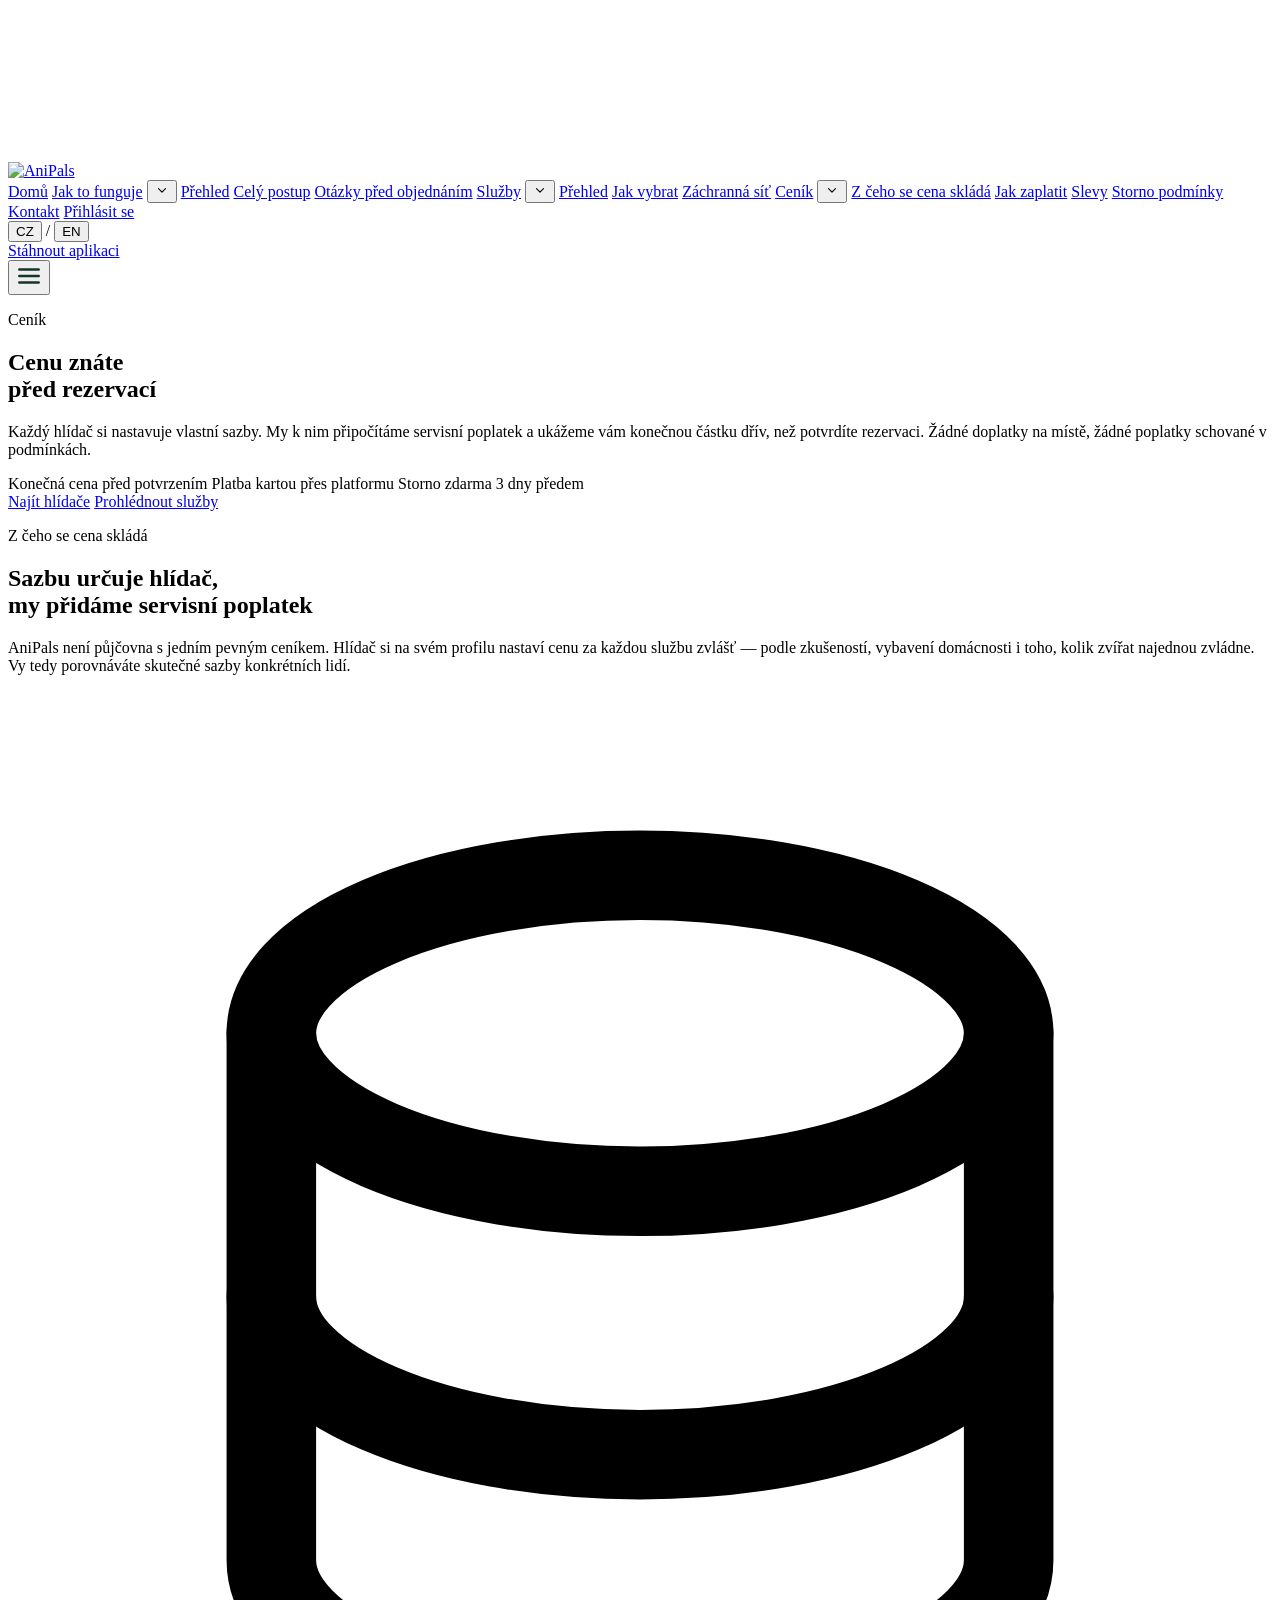
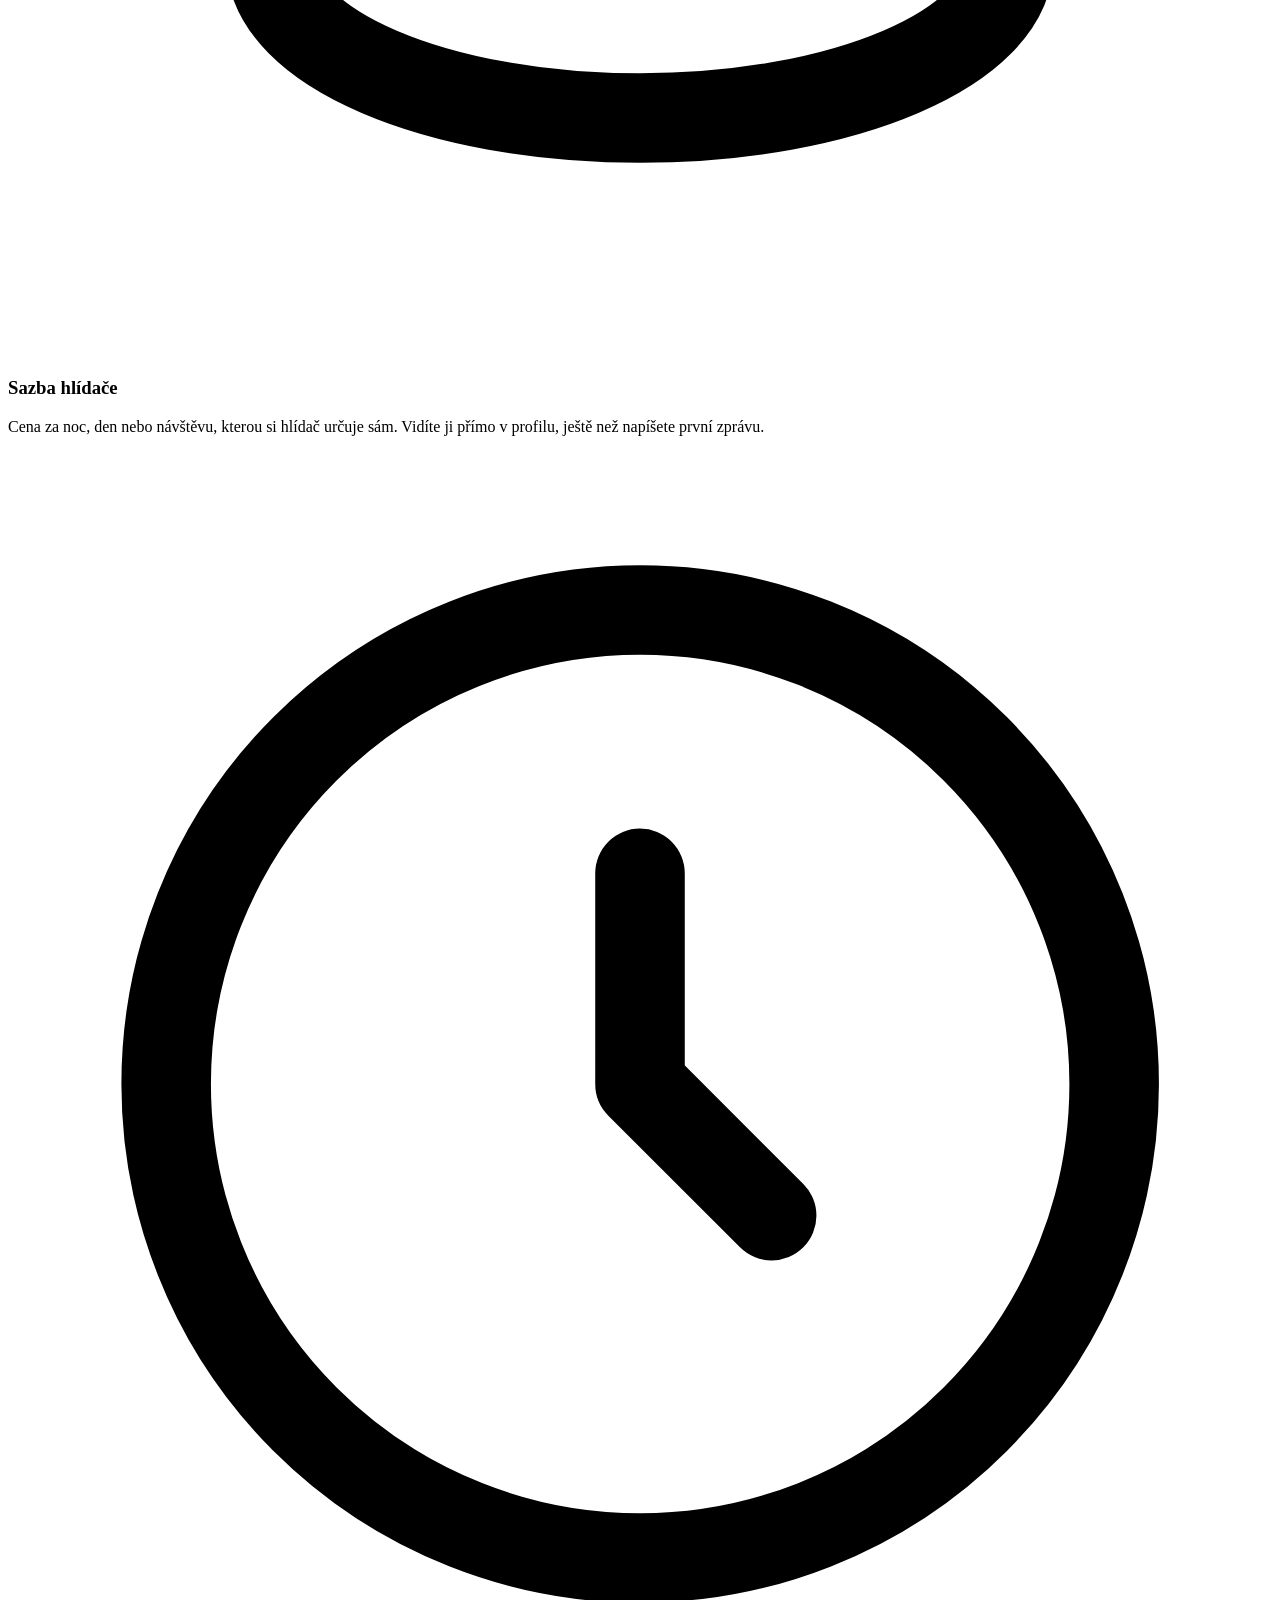
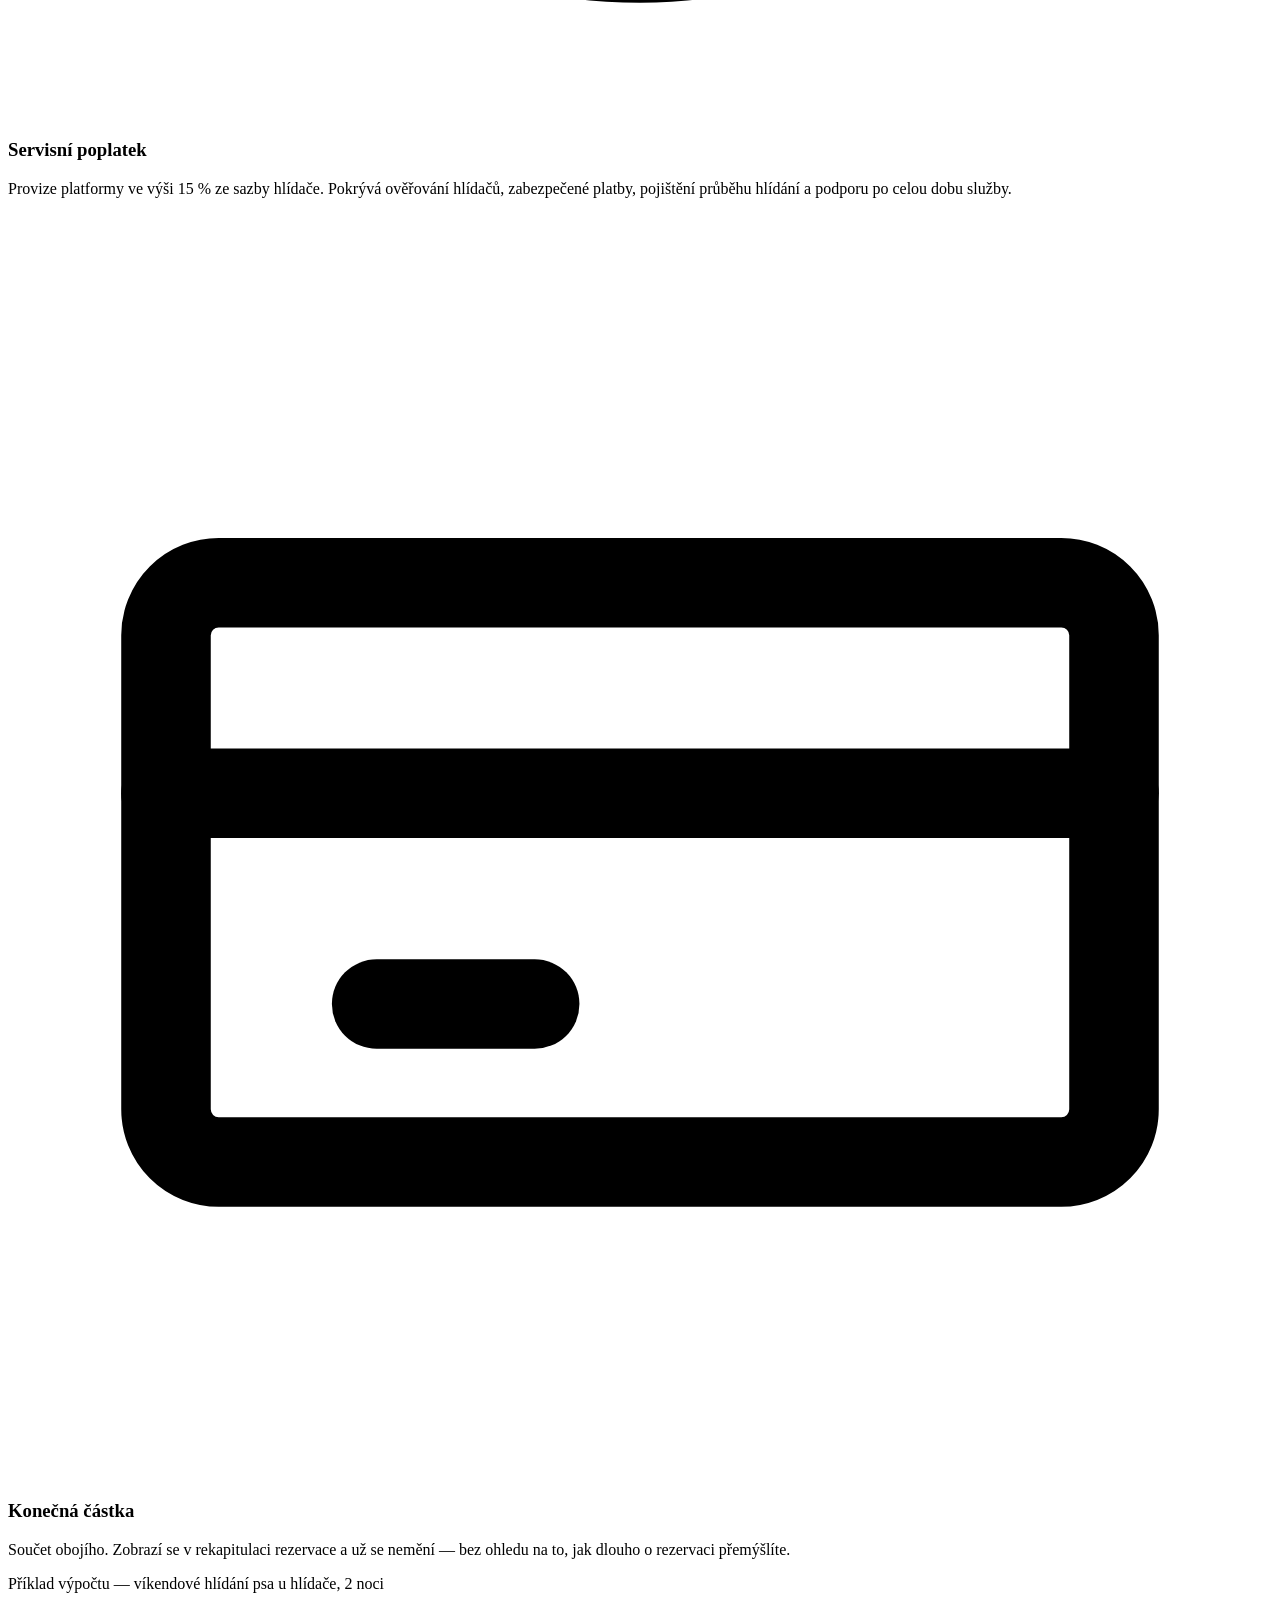
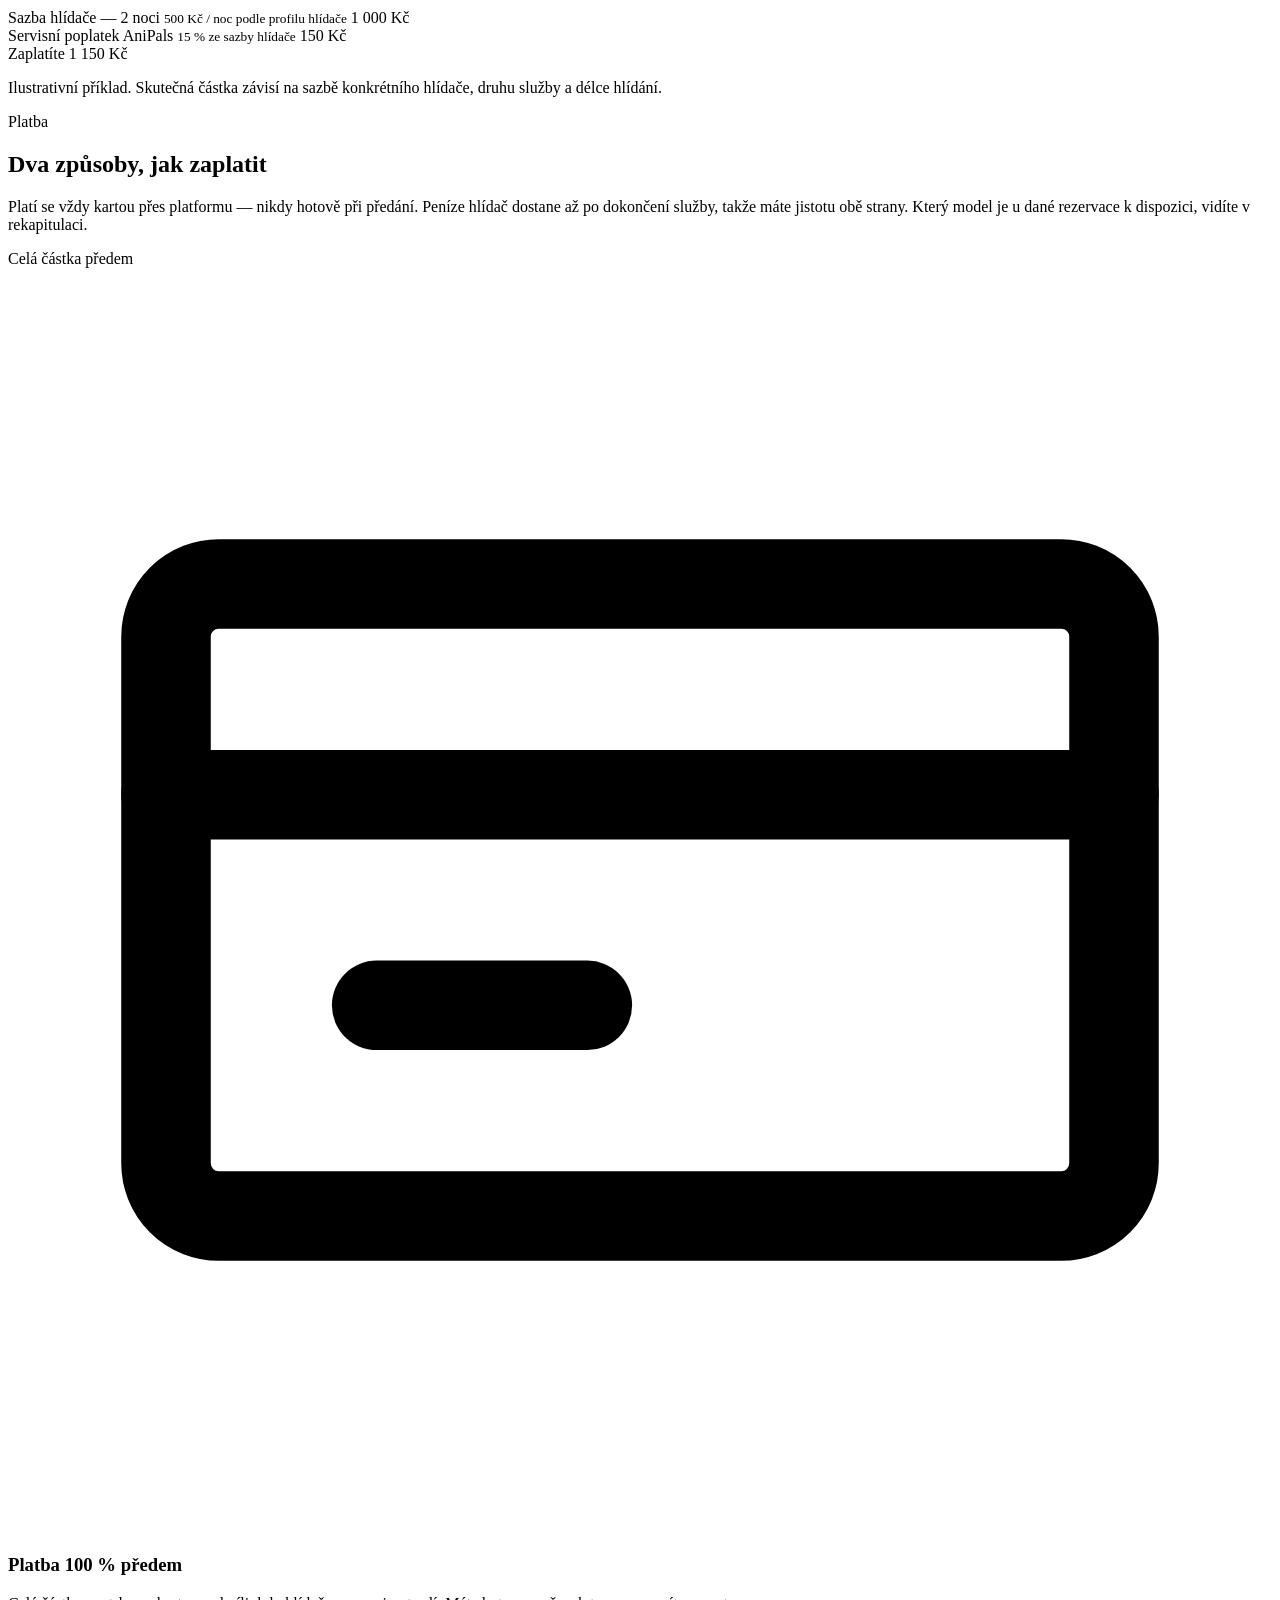
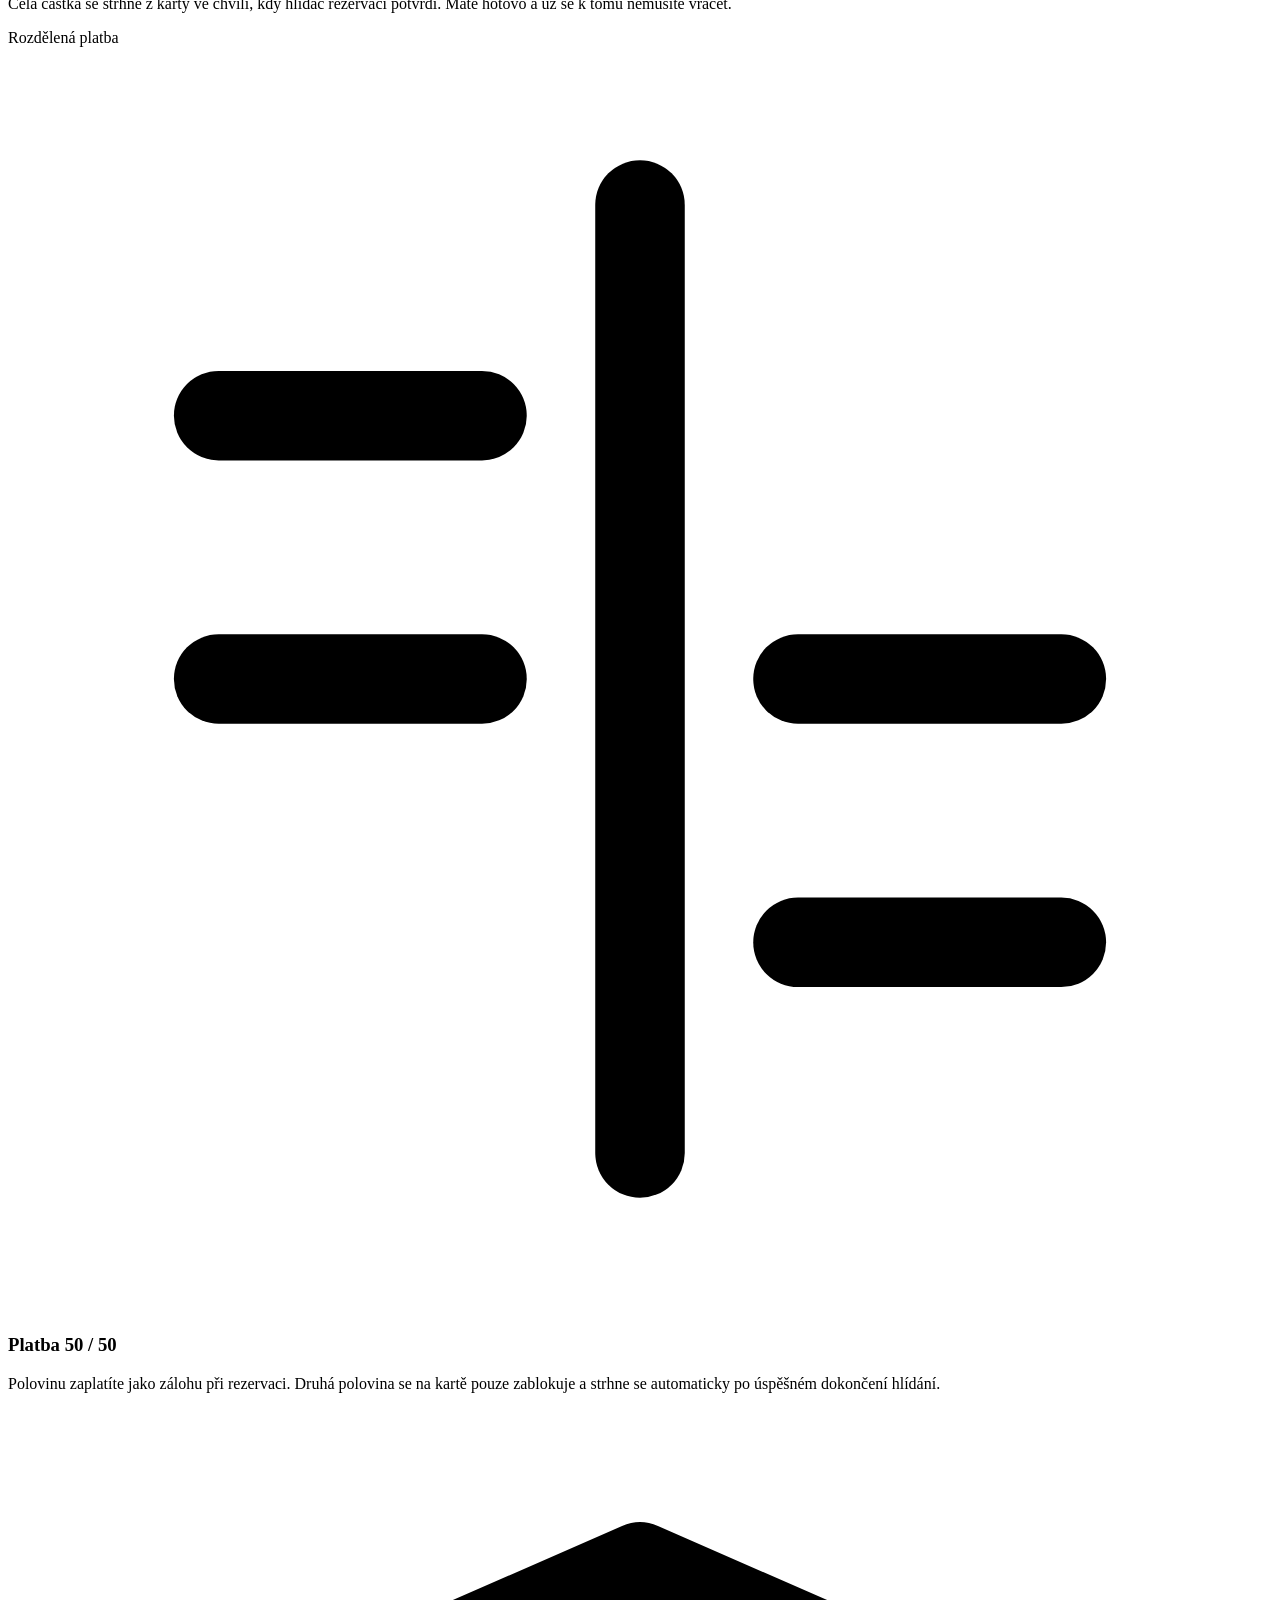
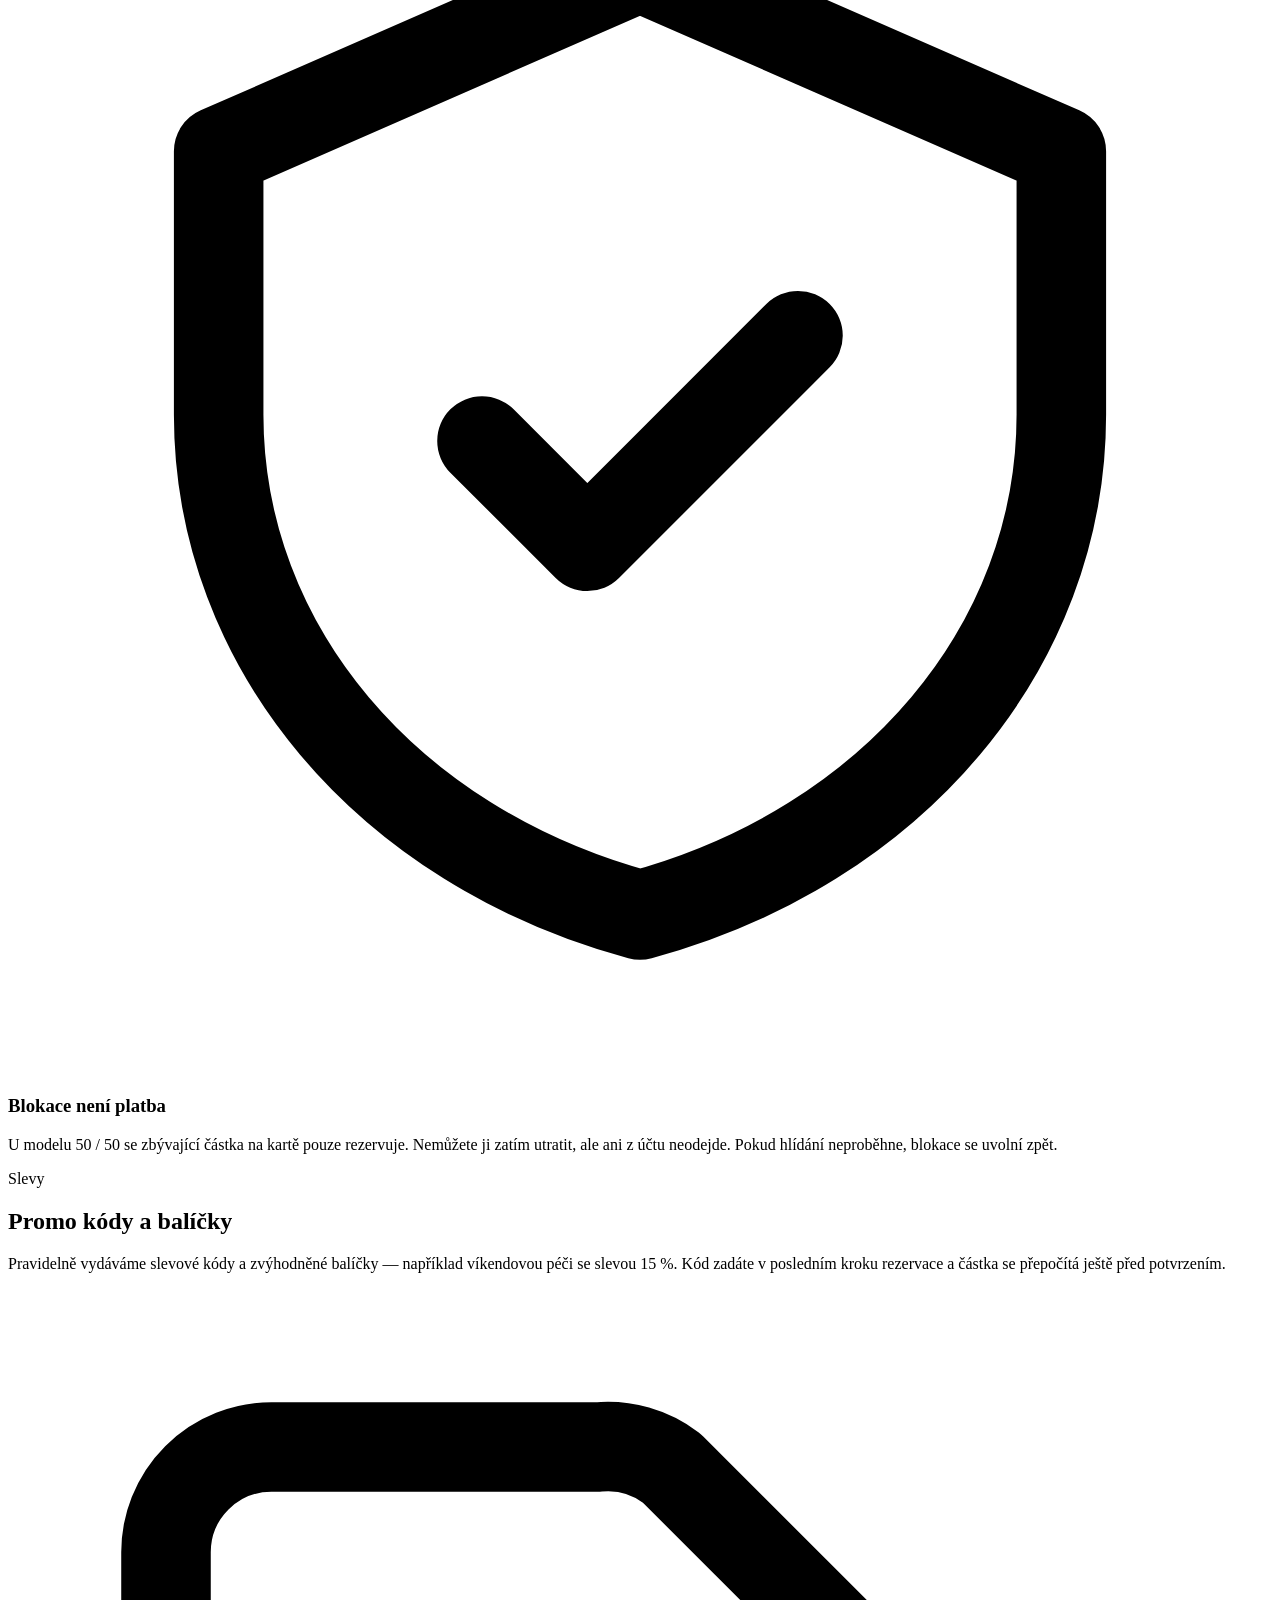
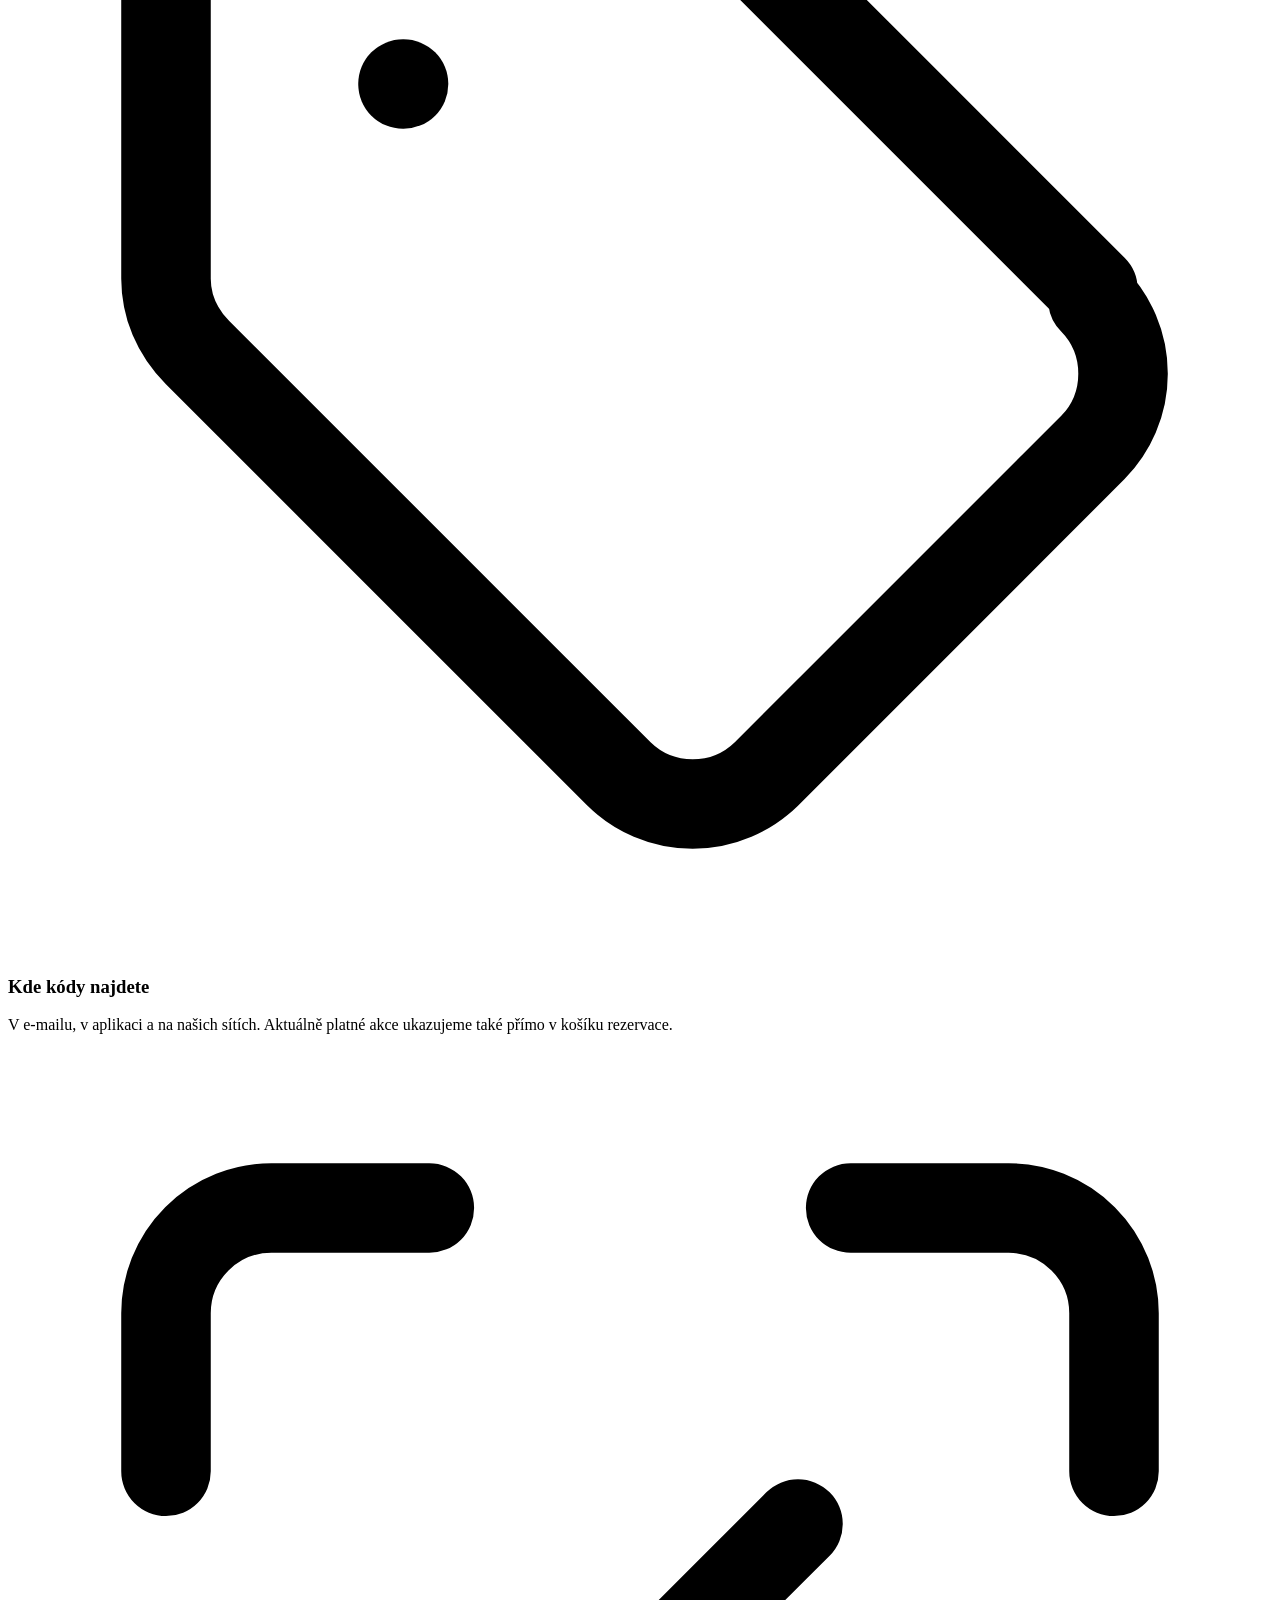
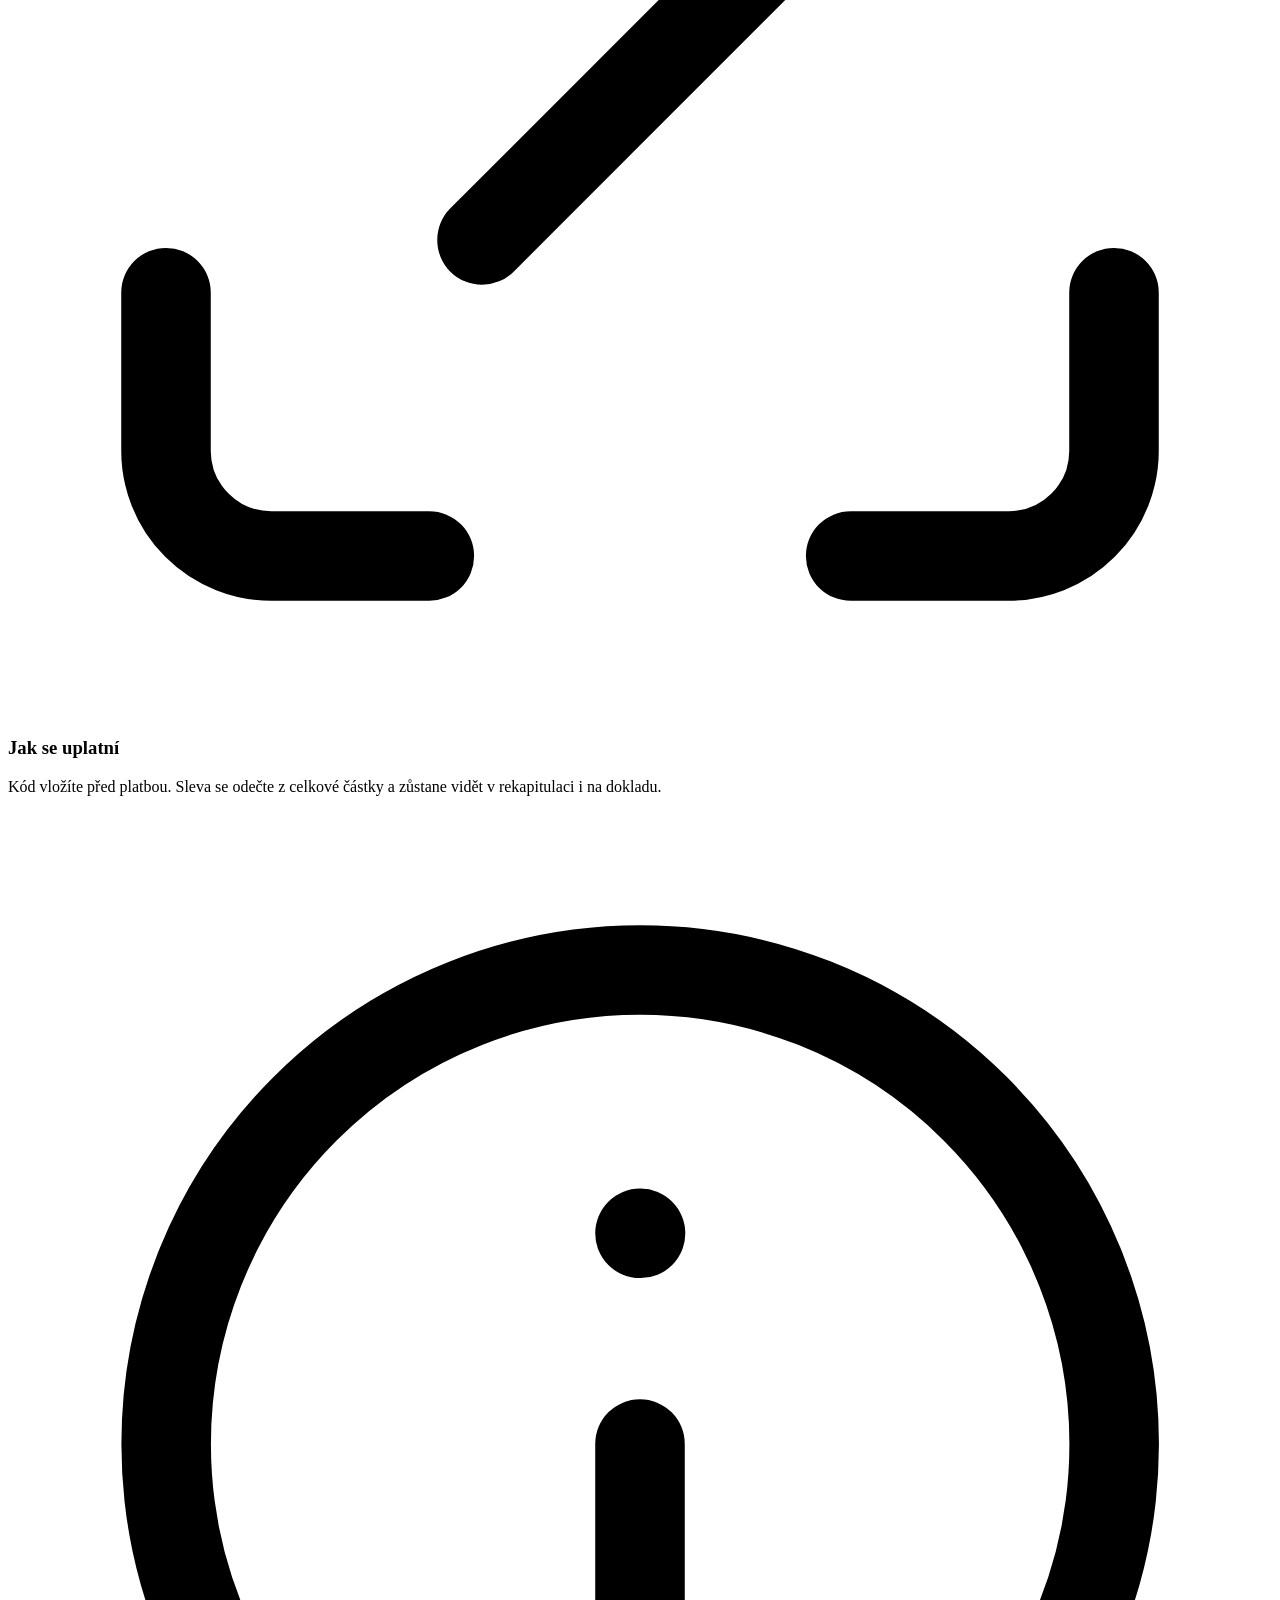
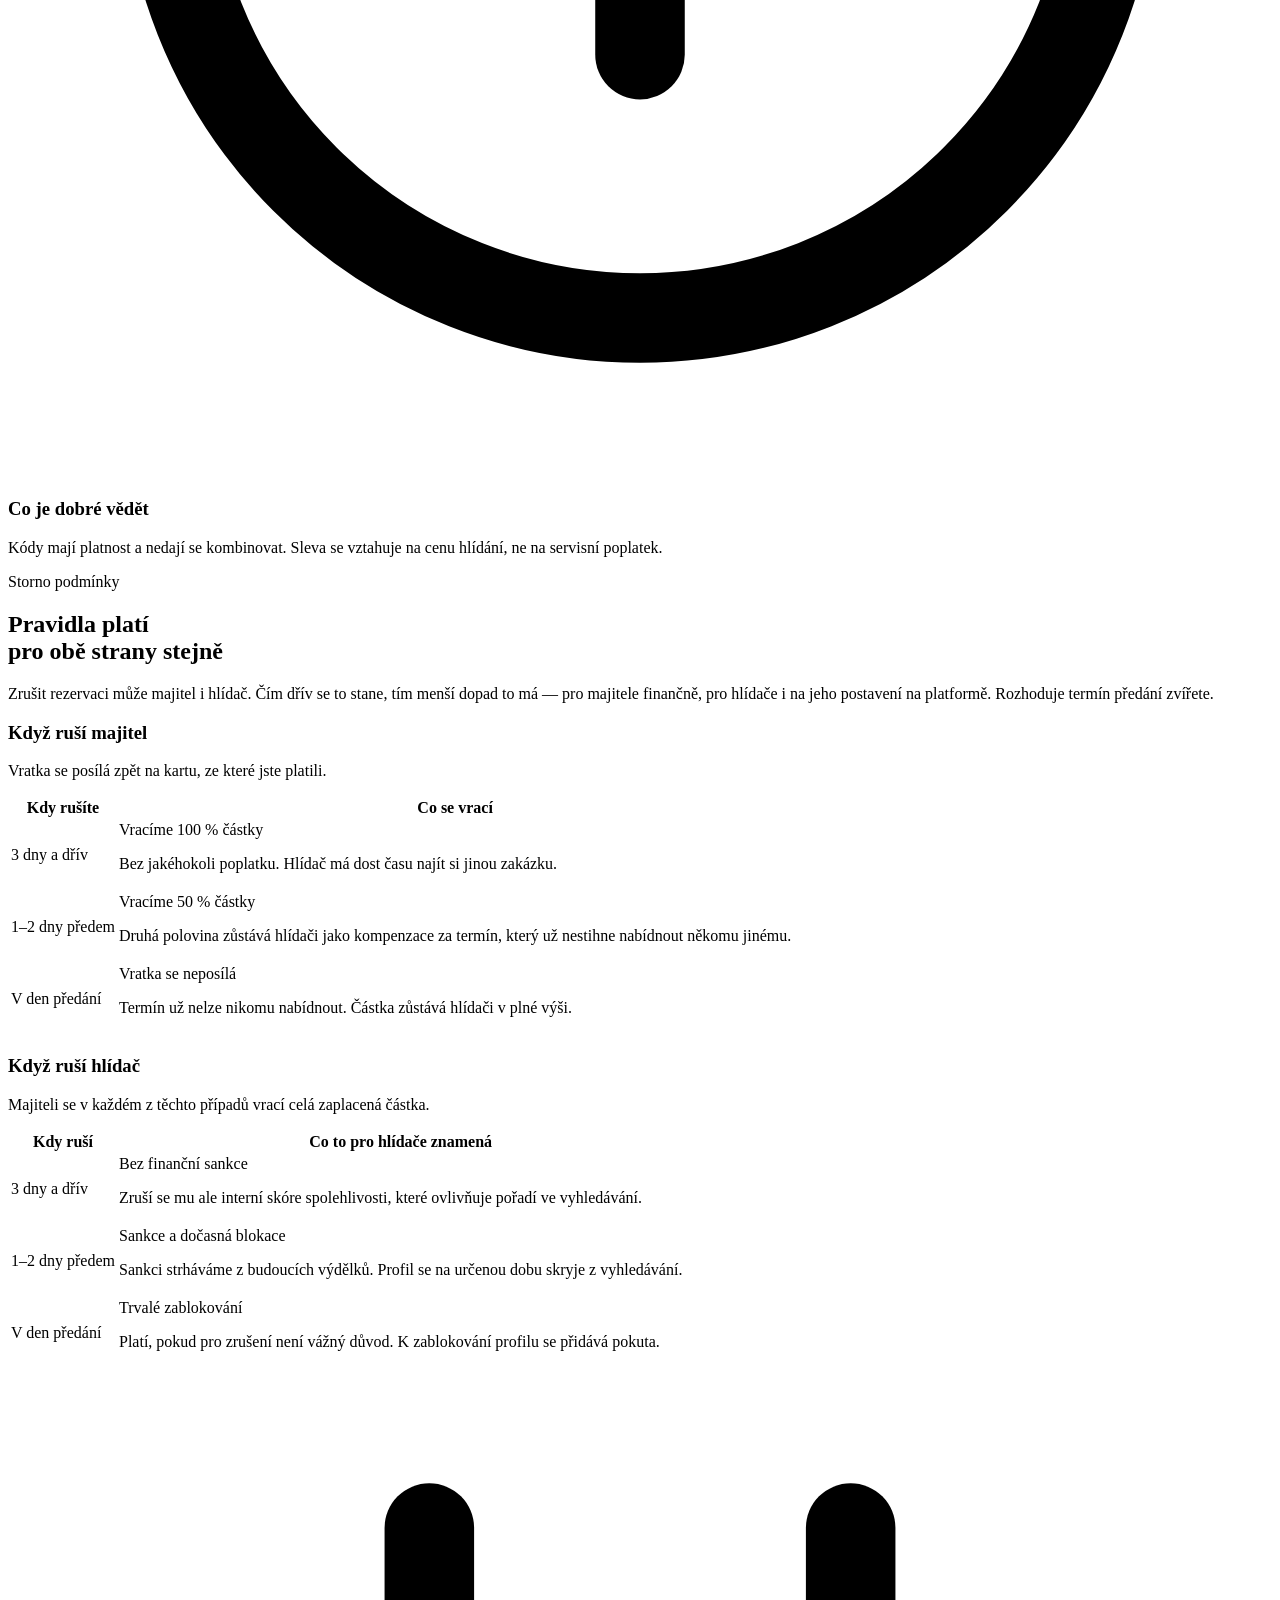
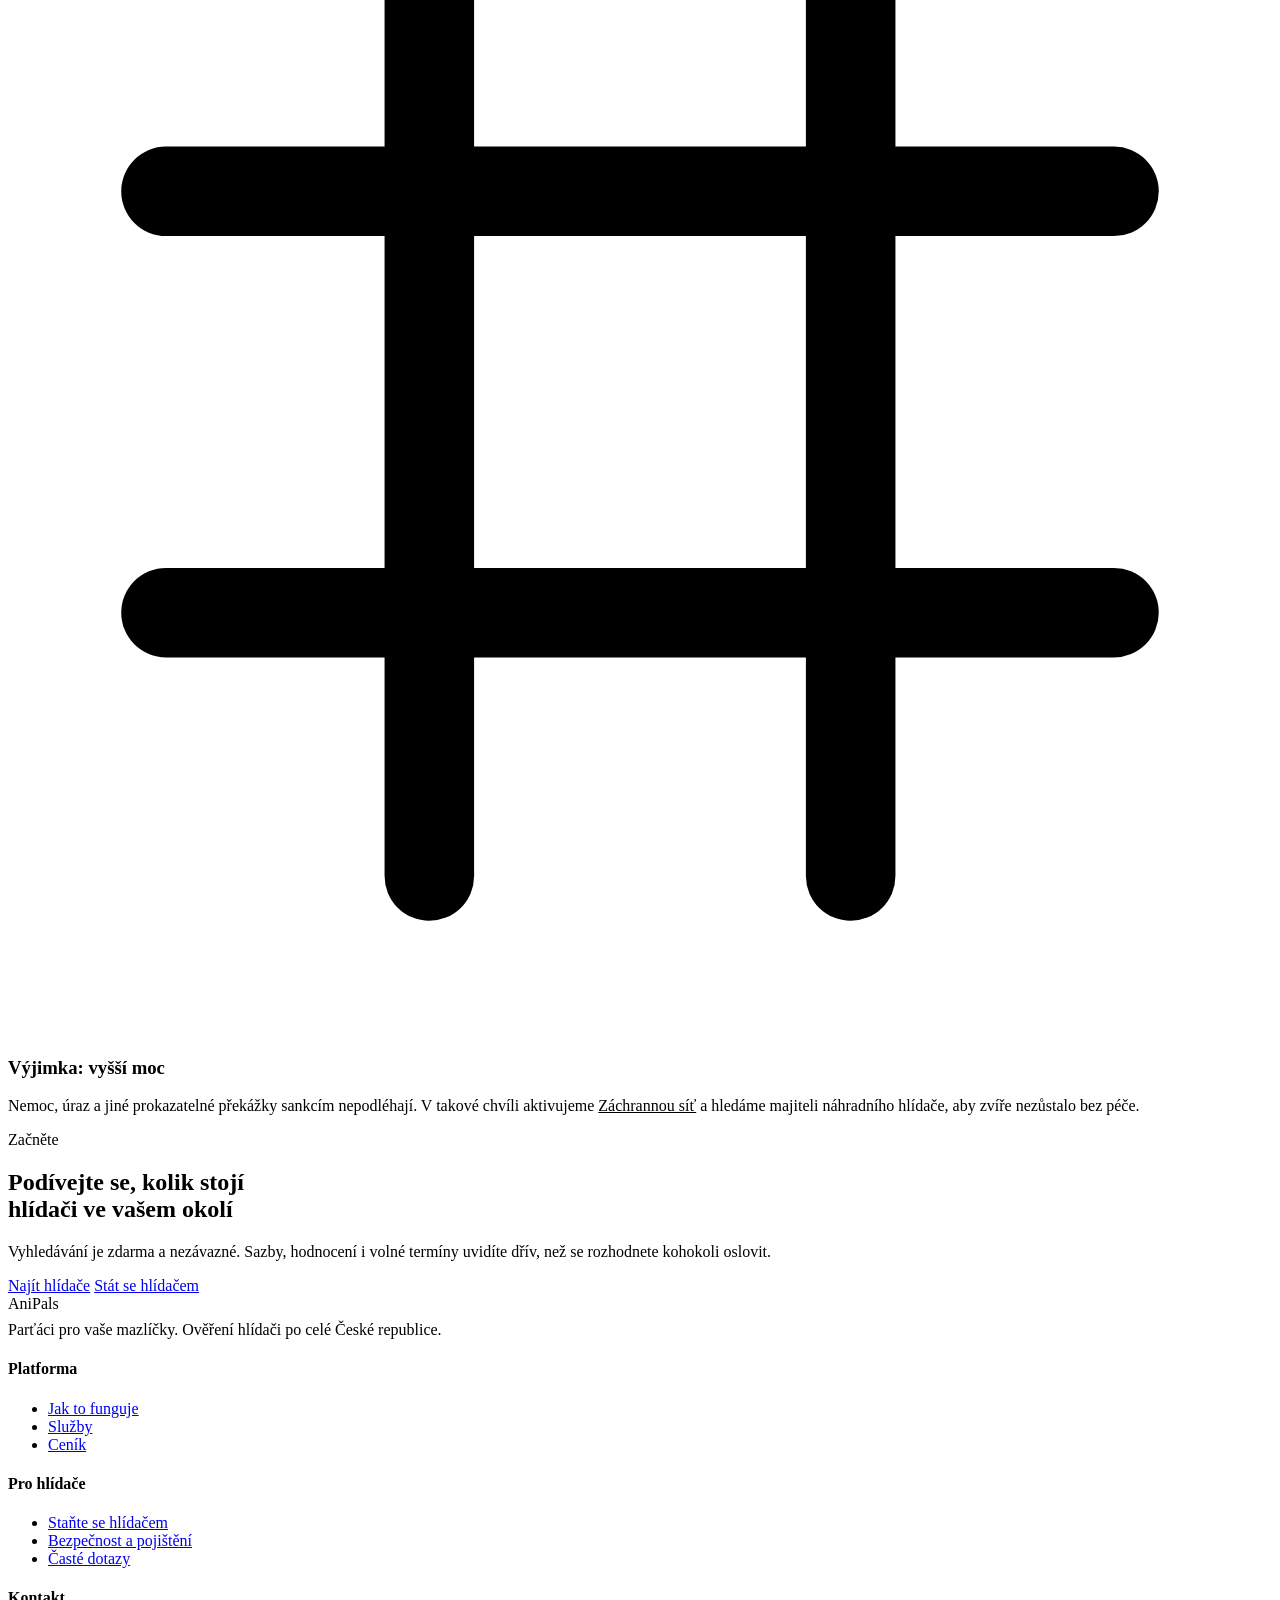
==== cenik.html @ 9915a4a6 "Add files via upload" ====
<!DOCTYPE html>
<html lang="cs">
<head>
<meta charset="UTF-8">
<meta name="viewport" content="width=device-width, initial-scale=1.0">
<title>Ceník — AniPals</title>
<meta name="description" content="Jak u AniPals vzniká cena hlídání, jaké jsou způsoby platby, slevy a storno podmínky pro majitele i hlídače.">
<link rel="preconnect" href="https://fonts.googleapis.com">
<link rel="preconnect" href="https://fonts.gstatic.com" crossorigin>
<link href="https://fonts.googleapis.com/css2?family=Source+Serif+4:opsz,wght@8..60,400..700&family=IBM+Plex+Mono:wght@400;500&family=IBM+Plex+Sans:wght@400;500;600&display=swap" rel="stylesheet">
<link rel="stylesheet" href="css/style.css">
</head>
<body>

<svg id="leash" aria-hidden="true"></svg>

<div class="page">

<header class="hdr">
  <div class="hdr-in">
    <a class="brand" href="index.html" aria-label="AniPals — domů">
      <img src="assets/logo.png" alt="AniPals">
    </a>

    <nav class="menu" id="menu">
      <a href="index.html">Domů</a>

      <span class="has-sub">
        <a href="jak-to-funguje.html">Jak to funguje</a>
        <button class="sub-toggle" aria-expanded="false" aria-controls="submenu-jak" aria-label="Zobrazit sekce stránky Jak to funguje">
          <svg width="14" height="14" viewBox="0 0 24 24" fill="none" stroke="currentColor" stroke-width="1.9" stroke-linecap="round" stroke-linejoin="round" aria-hidden="true"><path d="M6 9.5l6 6 6-6"/></svg>
        </button>
        <span class="submenu" id="submenu-jak">
          <a href="jak-to-funguje.html#prehled">Přehled</a>
          <a href="jak-to-funguje.html#postup">Celý postup</a>
          <a href="jak-to-funguje.html#otazky">Otázky před objednáním</a>
        </span>
      </span>

      <span class="has-sub">
        <a href="sluzby.html">Služby</a>
        <button class="sub-toggle" aria-expanded="false" aria-controls="submenu-sluzby" aria-label="Zobrazit sekce stránky Služby">
          <svg width="14" height="14" viewBox="0 0 24 24" fill="none" stroke="currentColor" stroke-width="1.9" stroke-linecap="round" stroke-linejoin="round" aria-hidden="true"><path d="M6 9.5l6 6 6-6"/></svg>
        </button>
        <span class="submenu" id="submenu-sluzby">
          <a href="sluzby.html#sluzby">Přehled</a>
          <a href="sluzby.html#jak-vybrat">Jak vybrat</a>
          <a href="sluzby.html#zachranna-sit">Záchranná síť</a>
        </span>
      </span>

      <span class="has-sub">
        <a href="cenik.html" aria-current="page">Ceník</a>
        <button class="sub-toggle" aria-expanded="false" aria-controls="submenu-cenik" aria-label="Zobrazit sekce stránky Ceník">
          <svg width="14" height="14" viewBox="0 0 24 24" fill="none" stroke="currentColor" stroke-width="1.9" stroke-linecap="round" stroke-linejoin="round" aria-hidden="true"><path d="M6 9.5l6 6 6-6"/></svg>
        </button>
        <span class="submenu" id="submenu-cenik">
          <a href="cenik.html#z-ceho-se-cena-sklada">Z čeho se cena skládá</a>
          <a href="cenik.html#jak-zaplatit">Jak zaplatit</a>
          <a href="cenik.html#slevy">Slevy</a>
          <a href="cenik.html#storno">Storno podmínky</a>
        </span>
      </span>

      <a href="#kontakt">Kontakt</a>
      <a href="prihlaseni.html" class="menu-login">Přihlásit se</a>
    </nav>

    <div class="hdr-right">
      <div class="lang" role="group" aria-label="Volba jazyka">
        <button type="button" aria-current="true">CZ</button>
        <span class="bar" aria-hidden="true">/</span>
        <button type="button">EN</button>
      </div>
      <a href="index.html#stahnout" class="btn is-solid is-mini">Stáhnout aplikaci</a>
    </div>

    <button class="burger" id="burger" aria-label="Otevřít menu" aria-expanded="false" aria-controls="menu">
      <svg width="26" height="26" viewBox="0 0 24 24" fill="none" stroke="#14372A" stroke-width="2.2" stroke-linecap="round"><path d="M3 6h18M3 12h18M3 18h18"/></svg>
    </button>
  </div>
</header>

<main id="top">

  <section class="hero" data-stop>
    <div class="wrap hero-lead">
      <p class="eyebrow">Ceník</p>
      <h1>Cenu znáte<br>před rezervací</h1>
      <p class="lede">
        Každý hlídač si nastavuje vlastní sazby. My k nim připočítáme servisní poplatek
        a ukážeme vám konečnou částku dřív, než potvrdíte rezervaci. Žádné doplatky na místě,
        žádné poplatky schované v podmínkách.
      </p>
      <div class="hero-meta">
        <span>Konečná cena před potvrzením</span>
        <span>Platba kartou přes platformu</span>
        <span>Storno zdarma 3 dny předem</span>
      </div>
      <div class="cta-row">
        <a class="btn is-solid" href="sluzby.html">Najít hlídače</a>
        <a class="btn is-line" href="sluzby.html">Prohlédnout služby</a>
      </div>
    </div>
  </section>

  <section class="sec on-sage" id="z-ceho-se-cena-sklada" data-stop>
    <div class="wrap">
      <div class="sec-head">
        <p class="eyebrow">Z čeho se cena skládá</p>
        <h2>Sazbu určuje hlídač,<br>my přidáme servisní poplatek</h2>
        <p class="sub">
          AniPals není půjčovna s jedním pevným ceníkem. Hlídač si na svém profilu nastaví
          cenu za každou službu zvlášť — podle zkušeností, vybavení domácnosti i toho, kolik
          zvířat najednou zvládne. Vy tedy porovnáváte skutečné sazby konkrétních lidí.
        </p>
      </div>

      <div class="grid grid--3">
        <article class="card">
          <svg class="ico" viewBox="0 0 24 24" fill="none" stroke="currentColor" stroke-width="1.7" stroke-linecap="round" stroke-linejoin="round" aria-hidden="true">
            <ellipse cx="12" cy="6.5" rx="7" ry="3"></ellipse>
            <path d="M5 6.5v5c0 1.66 3.13 3 7 3s7-1.34 7-3v-5"></path>
            <path d="M5 11.5v5c0 1.66 3.13 3 7 3s7-1.34 7-3v-5"></path>
          </svg>
          <h3>Sazba hlídače</h3>
          <p>Cena za noc, den nebo návštěvu, kterou si hlídač určuje sám. Vidíte ji přímo v profilu, ještě než napíšete první zprávu.</p>
        </article>

        <article class="card">
          <svg class="ico" viewBox="0 0 24 24" fill="none" stroke="currentColor" stroke-width="1.7" stroke-linecap="round" stroke-linejoin="round" aria-hidden="true">
            <path d="M12 21a9 9 0 1 0 0-18 9 9 0 0 0 0 18Z"></path><path d="M12 8v4l2.5 2.5"></path>
          </svg>
          <h3>Servisní poplatek</h3>
          <p>Provize platformy ve výši 15 % ze sazby hlídače. Pokrývá ověřování hlídačů, zabezpečené platby, pojištění průběhu hlídání a podporu po celou dobu služby.</p>
        </article>

        <article class="card">
          <svg class="ico" viewBox="0 0 24 24" fill="none" stroke="currentColor" stroke-width="1.7" stroke-linecap="round" stroke-linejoin="round" aria-hidden="true">
            <path d="M20 7H4a1 1 0 0 0-1 1v9a1 1 0 0 0 1 1h16a1 1 0 0 0 1-1V8a1 1 0 0 0-1-1Z"></path><path d="M3 11h18"></path><path d="M7 15h3"></path>
          </svg>
          <h3>Konečná částka</h3>
          <p>Součet obojího. Zobrazí se v rekapitulaci rezervace a už se nemění — bez ohledu na to, jak dlouho o rezervaci přemýšlíte.</p>
        </article>
      </div>

      <div class="calc">
        <p class="calc__caption">Příklad výpočtu — víkendové hlídání psa u hlídače, 2 noci</p>
        <div class="calc__row">
          <span>Sazba hlídače — 2 noci
            <small>500 Kč / noc podle profilu hlídače</small>
          </span>
          <span class="num">1 000 Kč</span>
        </div>
        <div class="calc__row">
          <span>Servisní poplatek AniPals
            <small>15 % ze sazby hlídače</small>
          </span>
          <span class="num">150 Kč</span>
        </div>
        <div class="calc__row is-total">
          <span>Zaplatíte</span>
          <span class="num">1 150 Kč</span>
        </div>
        <p class="calc__note">
          Ilustrativní příklad. Skutečná částka závisí na sazbě konkrétního hlídače,
          druhu služby a délce hlídání.
        </p>
      </div>
    </div>
  </section>

  <section class="sec" id="jak-zaplatit" data-stop>
    <div class="wrap">
      <div class="sec-head">
        <p class="eyebrow">Platba</p>
        <h2>Dva způsoby, jak zaplatit</h2>
        <p class="sub">
          Platí se vždy kartou přes platformu — nikdy hotově při předání. Peníze hlídač
          dostane až po dokončení služby, takže máte jistotu obě strany.
          Který model je u dané rezervace k dispozici, vidíte v rekapitulaci.
        </p>
      </div>

      <div class="grid grid--2">
        <article class="card">
          <span class="card__tag">Celá částka předem</span>
          <svg class="ico" viewBox="0 0 24 24" fill="none" stroke="currentColor" stroke-width="1.7" stroke-linecap="round" stroke-linejoin="round" aria-hidden="true">
            <path d="M20 6H4a1 1 0 0 0-1 1v10a1 1 0 0 0 1 1h16a1 1 0 0 0 1-1V7a1 1 0 0 0-1-1Z"></path><path d="M3 10h18"></path><path d="M7 14h4"></path>
          </svg>
          <h3>Platba 100 % předem</h3>
          <p>
            Celá částka se strhne z karty ve chvíli, kdy hlídač rezervaci potvrdí.
            Máte hotovo a už se k tomu nemusíte vracet.
          </p>
        </article>

        <article class="card">
          <span class="card__tag">Rozdělená platba</span>
          <svg class="ico" viewBox="0 0 24 24" fill="none" stroke="currentColor" stroke-width="1.7" stroke-linecap="round" stroke-linejoin="round" aria-hidden="true">
            <path d="M12 3v18"></path><path d="M4 7h5"></path><path d="M4 12h5"></path><path d="M15 12h5"></path><path d="M15 17h5"></path>
          </svg>
          <h3>Platba 50 / 50</h3>
          <p>
            Polovinu zaplatíte jako zálohu při rezervaci. Druhá polovina se na kartě
            pouze zablokuje a strhne se automaticky po úspěšném dokončení hlídání.
          </p>
        </article>
      </div>

      <div class="callout">
        <svg class="ico" viewBox="0 0 24 24" fill="none" stroke="currentColor" stroke-width="1.7" stroke-linecap="round" stroke-linejoin="round" aria-hidden="true">
          <path d="M12 3 4 6.5v5c0 4.4 3.2 8.2 8 9.5 4.8-1.3 8-5.1 8-9.5v-5L12 3Z"></path><path d="m9 12 2 2 4-4"></path>
        </svg>
        <div>
          <h3>Blokace není platba</h3>
          <p>
            U modelu 50 / 50 se zbývající částka na kartě pouze rezervuje. Nemůžete ji
            zatím utratit, ale ani z účtu neodejde. Pokud hlídání neproběhne, blokace
            se uvolní zpět.
          </p>
        </div>
      </div>
    </div>
  </section>

  <section class="sec on-forest" id="slevy" data-stop>
    <div class="wrap">
      <div class="sec-head">
        <p class="eyebrow">Slevy</p>
        <h2>Promo kódy a balíčky</h2>
        <p class="sub">
          Pravidelně vydáváme slevové kódy a zvýhodněné balíčky — například víkendovou péči
          se slevou 15 %. Kód zadáte v posledním kroku rezervace a částka se přepočítá ještě
          před potvrzením.
        </p>
      </div>

      <div class="grid grid--3">
        <article class="card">
          <svg class="ico" viewBox="0 0 24 24" fill="none" stroke="currentColor" stroke-width="1.7" stroke-linecap="round" stroke-linejoin="round" aria-hidden="true">
            <path d="M20.6 11.4 12.6 3.4A2 2 0 0 0 11.2 3H5a2 2 0 0 0-2 2v6.2c0 .5.2 1 .6 1.4l8 8a2 2 0 0 0 2.8 0l6.2-6.2a2 2 0 0 0 0-2.8Z"></path><path d="M7.5 7.5h.01"></path>
          </svg>
          <h3>Kde kódy najdete</h3>
          <p>V e-mailu, v aplikaci a na našich sítích. Aktuálně platné akce ukazujeme také přímo v košíku rezervace.</p>
        </article>

        <article class="card">
          <svg class="ico" viewBox="0 0 24 24" fill="none" stroke="currentColor" stroke-width="1.7" stroke-linecap="round" stroke-linejoin="round" aria-hidden="true">
            <path d="M8 3H5a2 2 0 0 0-2 2v3"></path><path d="M16 3h3a2 2 0 0 1 2 2v3"></path><path d="M8 21H5a2 2 0 0 1-2-2v-3"></path><path d="M16 21h3a2 2 0 0 0 2-2v-3"></path><path d="M9 15 15 9"></path>
          </svg>
          <h3>Jak se uplatní</h3>
          <p>Kód vložíte před platbou. Sleva se odečte z celkové částky a zůstane vidět v rekapitulaci i na dokladu.</p>
        </article>

        <article class="card">
          <svg class="ico" viewBox="0 0 24 24" fill="none" stroke="currentColor" stroke-width="1.7" stroke-linecap="round" stroke-linejoin="round" aria-hidden="true">
            <path d="M12 21a9 9 0 1 0 0-18 9 9 0 0 0 0 18Z"></path><path d="M12 16v-4"></path><path d="M12 8h.01"></path>
          </svg>
          <h3>Co je dobré vědět</h3>
          <p>Kódy mají platnost a nedají se kombinovat. Sleva se vztahuje na cenu hlídání, ne na servisní poplatek.</p>
        </article>
      </div>
    </div>
  </section>

  <section class="sec" id="storno" data-stop>
    <div class="wrap">
      <div class="sec-head">
        <p class="eyebrow">Storno podmínky</p>
        <h2>Pravidla platí<br>pro obě strany stejně</h2>
        <p class="sub">
          Zrušit rezervaci může majitel i hlídač. Čím dřív se to stane, tím menší dopad to má —
          pro majitele finančně, pro hlídače i na jeho postavení na platformě.
          Rozhoduje termín předání zvířete.
        </p>
      </div>

      <div class="tbl-head">
        <h3>Když ruší majitel</h3>
        <p>Vratka se posílá zpět na kartu, ze které jste platili.</p>
      </div>
      <div class="table-scroll">
        <table>
          <thead>
            <tr><th scope="col">Kdy rušíte</th><th scope="col">Co se vrací</th></tr>
          </thead>
          <tbody>
            <tr>
              <td>3 dny a dřív</td>
              <td>Vracíme 100 % částky
                <p>Bez jakéhokoli poplatku. Hlídač má dost času najít si jinou zakázku.</p>
              </td>
            </tr>
            <tr>
              <td>1–2 dny předem</td>
              <td>Vracíme 50 % částky
                <p>Druhá polovina zůstává hlídači jako kompenzace za termín, který už nestihne nabídnout někomu jinému.</p>
              </td>
            </tr>
            <tr>
              <td>V den předání</td>
              <td>Vratka se neposílá
                <p>Termín už nelze nikomu nabídnout. Částka zůstává hlídači v plné výši.</p>
              </td>
            </tr>
          </tbody>
        </table>
      </div>

      <div class="tbl-head">
        <h3>Když ruší hlídač</h3>
        <p>Majiteli se v každém z těchto případů vrací celá zaplacená částka.</p>
      </div>
      <div class="table-scroll">
        <table>
          <thead>
            <tr><th scope="col">Kdy ruší</th><th scope="col">Co to pro hlídače znamená</th></tr>
          </thead>
          <tbody>
            <tr>
              <td>3 dny a dřív</td>
              <td>Bez finanční sankce
                <p>Zruší se mu ale interní skóre spolehlivosti, které ovlivňuje pořadí ve vyhledávání.</p>
              </td>
            </tr>
            <tr>
              <td>1–2 dny předem</td>
              <td>Sankce a dočasná blokace
                <p>Sankci strháváme z budoucích výdělků. Profil se na určenou dobu skryje z vyhledávání.</p>
              </td>
            </tr>
            <tr>
              <td>V den předání</td>
              <td>Trvalé zablokování
                <p>Platí, pokud pro zrušení není vážný důvod. K zablokování profilu se přidává pokuta.</p>
              </td>
            </tr>
          </tbody>
        </table>
      </div>

      <div class="callout">
        <svg class="ico" viewBox="0 0 24 24" fill="none" stroke="currentColor" stroke-width="1.7" stroke-linecap="round" stroke-linejoin="round" aria-hidden="true">
          <path d="M3 8h18"></path><path d="M3 16h18"></path><path d="M8 3v18"></path><path d="M16 3v18"></path>
        </svg>
        <div>
          <h3>Výjimka: vyšší moc</h3>
          <p>
            Nemoc, úraz a jiné prokazatelné překážky sankcím nepodléhají. V takové chvíli
            aktivujeme <a href="sluzby.html#zachranna-sit" style="color:var(--moss); font-weight:500;">Záchrannou síť</a> a hledáme
            majiteli náhradního hlídače, aby zvíře nezůstalo bez péče.
          </p>
        </div>
      </div>
    </div>
  </section>

  <section class="close" data-stop>
    <div class="wrap">
      <p class="eyebrow">Začněte</p>
      <h2>Podívejte se, kolik stojí<br>hlídači ve vašem okolí</h2>
      <p>
        Vyhledávání je zdarma a nezávazné. Sazby, hodnocení i volné termíny uvidíte
        dřív, než se rozhodnete kohokoli oslovit.
      </p>
      <div class="cta-row">
        <a class="btn is-solid" href="sluzby.html">Najít hlídače</a>
        <a class="btn is-line" href="registrace-hlidac.html">Stát se hlídačem</a>
      </div>
    </div>
  </section>

</main>

<footer class="ftr" id="kontakt">
  <div class="wrap">
    <div class="ftr-grid">
      <div>
        <div class="ftr-brand">AniPals</div>
        <p style="margin-top:8px;">Parťáci pro vaše mazlíčky. Ověření hlídači po celé České republice.</p>
      </div>
      <div>
        <h4>Platforma</h4>
        <ul>
          <li><a href="jak-to-funguje.html">Jak to funguje</a></li>
          <li><a href="sluzby.html">Služby</a></li>
          <li><a href="cenik.html">Ceník</a></li>
        </ul>
      </div>
      <div>
        <h4>Pro hlídače</h4>
        <ul>
          <li><a href="registrace-hlidac.html">Staňte se hlídačem</a></li>
          <li><a href="index.html#bezpeci">Bezpečnost a pojištění</a></li>
          <li><a href="jak-to-funguje.html#otazky">Časté dotazy</a></li>
        </ul>
      </div>
      <div>
        <h4>Kontakt</h4>
        <ul>
          <li><a href="mailto:info@anipals.cz">info@anipals.cz</a></li>
          <li><a href="#">Instagram</a></li>
          <li><a href="#">Facebook</a></li>
        </ul>
      </div>
    </div>
    <div class="ftr-btm">
      <span>© 2026 AniPals — parťáci pro vaše mazlíčky.</span>
      <span><a href="podminky.html">Obchodní podmínky</a> · <a href="soukromi.html">Ochrana osobních údajů</a> · <a href="cookies.html">Cookies</a></span>
    </div>
  </div>
</footer>

</div><!-- /.page -->

<script src="js/script.js"></script>
</body>
</html>
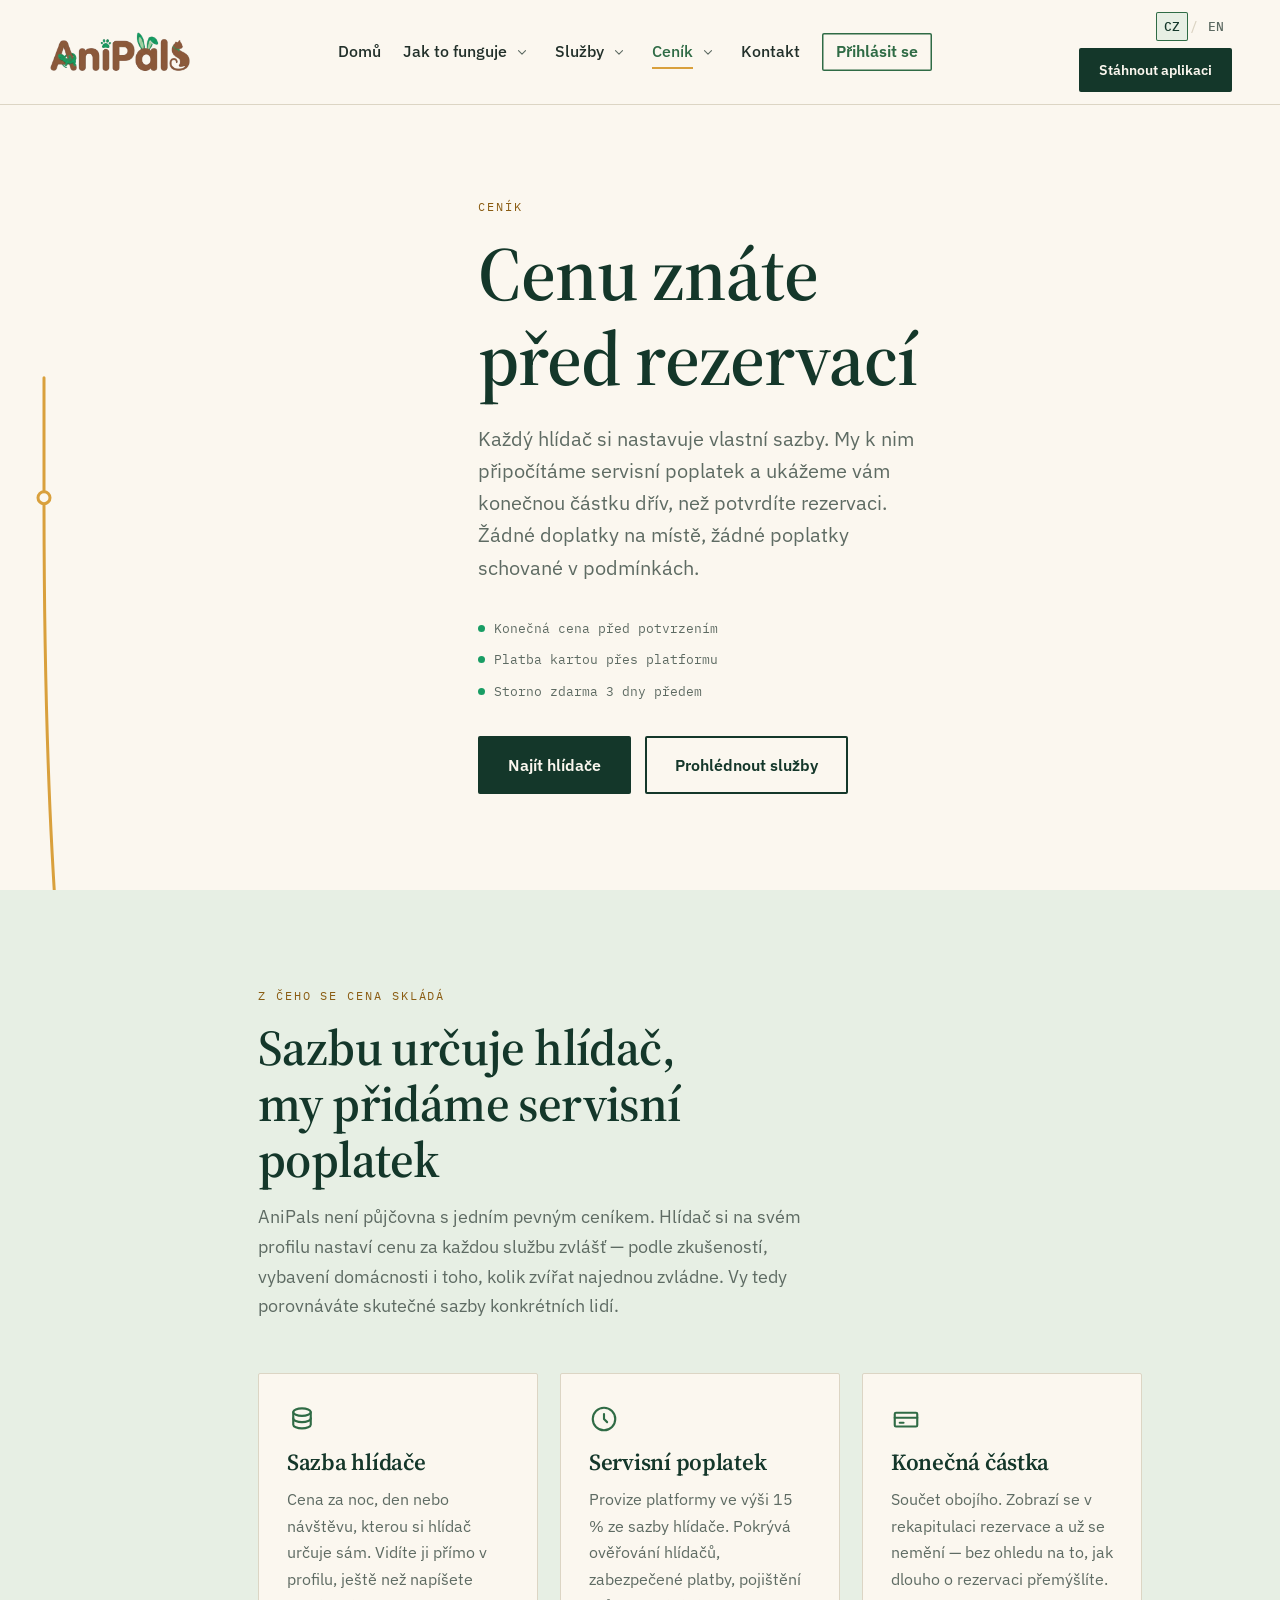
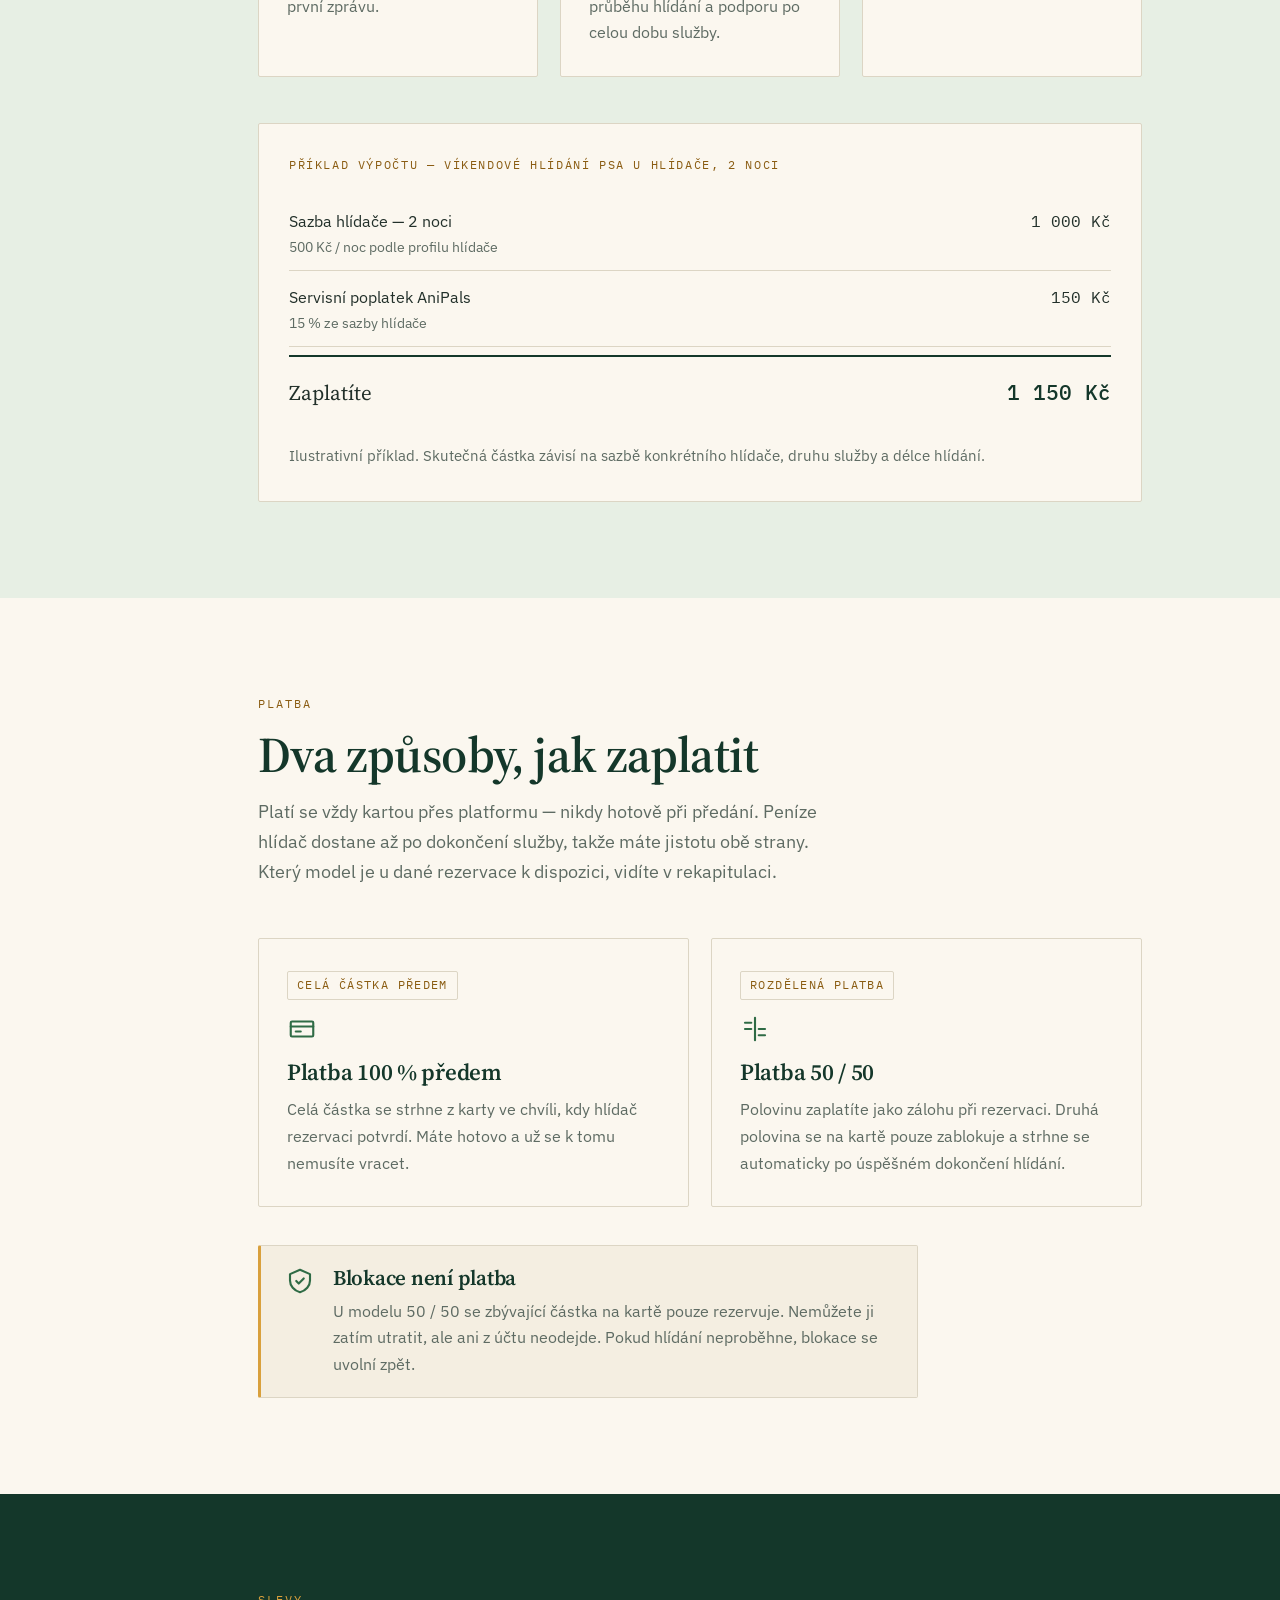
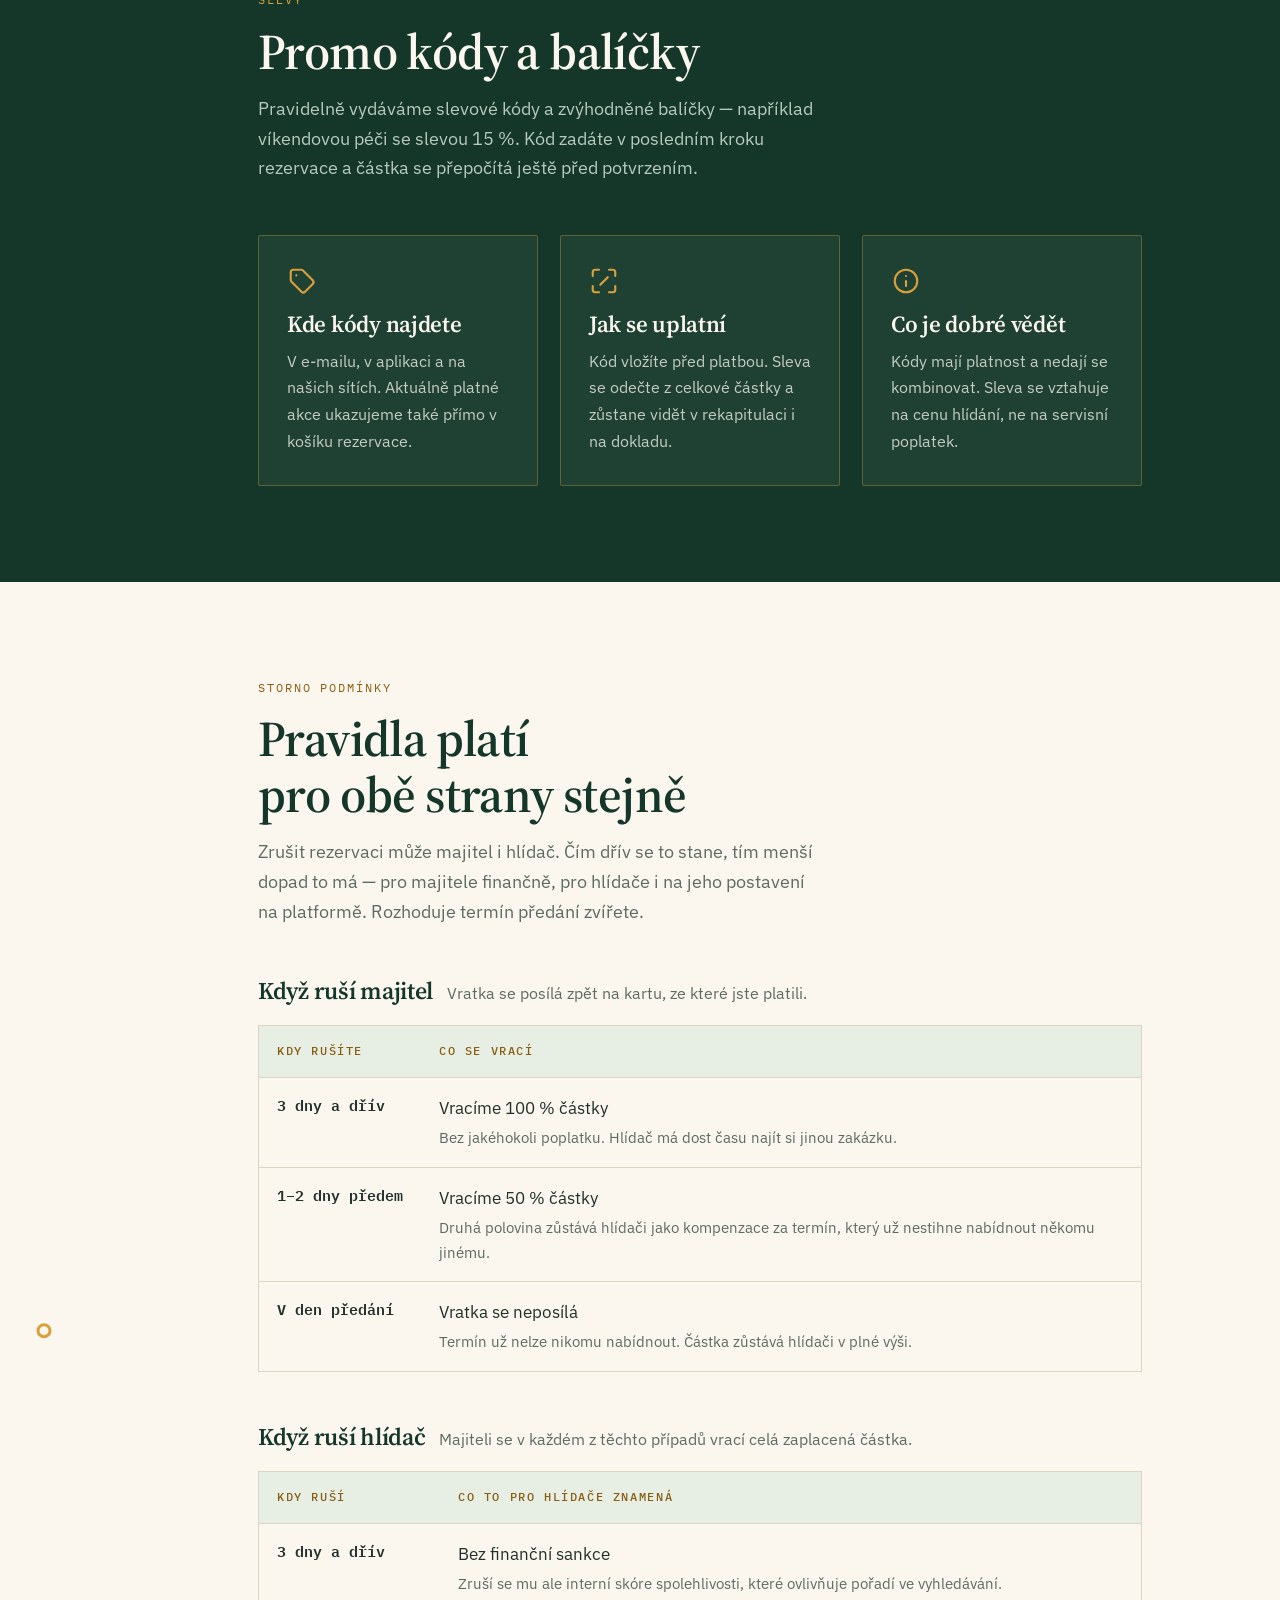
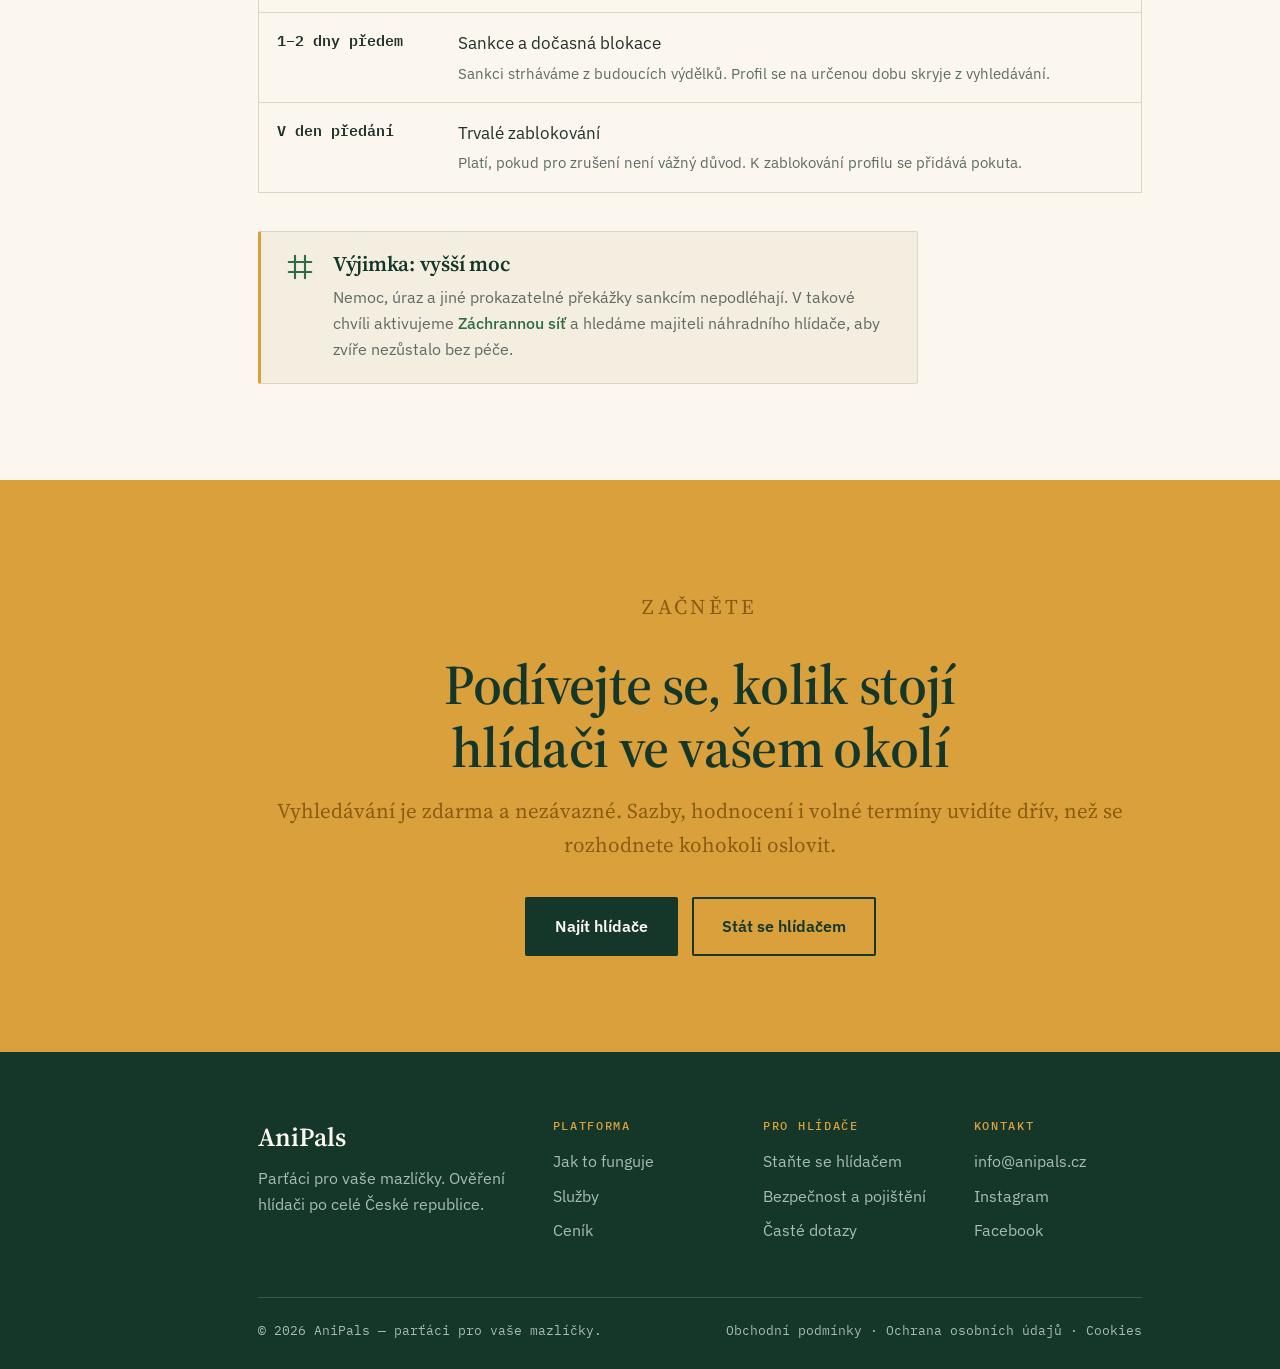
==== commit 73de9395: "Add files via upload" ====
--- a/cenik.html
+++ b/cenik.html
@@ -8,7 +8,7 @@
 <link rel="preconnect" href="https://fonts.googleapis.com">
 <link rel="preconnect" href="https://fonts.gstatic.com" crossorigin>
 <link href="https://fonts.googleapis.com/css2?family=Source+Serif+4:opsz,wght@8..60,400..700&family=IBM+Plex+Mono:wght@400;500&family=IBM+Plex+Sans:wght@400;500;600&display=swap" rel="stylesheet">
-<link rel="stylesheet" href="css/style.css">
+<link rel="stylesheet" href="style.css">
 </head>
 <body>
 
@@ -19,7 +19,7 @@
 <header class="hdr">
   <div class="hdr-in">
     <a class="brand" href="index.html" aria-label="AniPals — domů">
-      <img src="assets/logo.png" alt="AniPals">
+      <img src="logo.png" alt="AniPals">
     </a>
 
     <nav class="menu" id="menu">
@@ -414,6 +414,6 @@
 
 </div><!-- /.page -->
 
-<script src="js/script.js"></script>
+<script src="script.js"></script>
 </body>
 </html>
--- a/style.css
+++ b/style.css
@@ -0,0 +1,440 @@
+/* =========================================================
+   AniPals — sjednocený design systém
+   (jedny proměnné, jedny třídy, jedno chování napříč celým webem)
+   ========================================================= */
+
+:root{
+  /* --- paleta AniPals --- */
+  --forest:#14372A;
+  --moss:#2F6B45;
+  --leaf:#189D64;
+  --sage:#E7EFE4;
+  --mustard:#D9A03C;
+  --mustard-ink:#8A5C12;
+  --bark:#8B5A3A;
+  --paper:#FBF7EF;
+  --paper-2:#F4EEE1;
+  --ink:#22302A;
+  --ink-soft:#5E6B63;
+  --line:#DCD5C4;
+
+  --display:'Source Serif 4', Georgia, serif;
+  --body:'IBM Plex Sans', system-ui, sans-serif;
+  --mono:'IBM Plex Mono', ui-monospace, monospace;
+
+  --rail:120px;      /* gutter pro vodítko */
+  --wrap:1060px;
+  --radius:2px;
+  --shadow:0 10px 22px rgba(20,55,42,.22);
+}
+
+*{box-sizing:border-box;}
+html{scroll-behavior:smooth;}
+body{
+  margin:0; background:var(--paper); color:var(--ink);
+  font-family:var(--body); font-size:17px; line-height:1.65;
+  -webkit-font-smoothing:antialiased;
+}
+h1,h2,h3{
+  font-family:var(--display); margin:0; line-height:1.12;
+  font-weight:600; letter-spacing:-.012em;
+}
+p{margin:0;}
+a{color:inherit; text-decoration:none;}
+img{max-width:100%; display:block;}
+:focus-visible{outline:3px solid var(--mustard); outline-offset:3px; border-radius:var(--radius);}
+
+.wrap{max-width:var(--wrap); margin:0 auto; padding:0 28px;}
+.eyebrow{
+  font-family:var(--mono); font-size:12px; letter-spacing:.16em;
+  text-transform:uppercase; color:var(--mustard-ink); display:block; margin:0 0 14px;
+}
+
+/* ---------- tlačítka ---------- */
+.btn{
+  display:inline-flex; align-items:center; justify-content:center; gap:9px;
+  font-family:var(--body); font-weight:600; font-size:16px;
+  padding:14px 28px; border:2px solid transparent; border-radius:var(--radius);
+  cursor:pointer; transition:transform .16s, background .16s, color .16s, box-shadow .16s;
+}
+.btn.is-solid{background:var(--forest); color:var(--paper);}
+.btn.is-solid:hover{background:var(--moss); transform:translateY(-2px); box-shadow:var(--shadow);}
+.btn.is-line{border-color:var(--forest); color:var(--forest);}
+.btn.is-line:hover{background:var(--forest); color:var(--paper); transform:translateY(-2px);}
+.btn.is-mustard{background:var(--mustard); color:var(--forest);}
+.btn.is-mustard:hover{background:#C68C28; transform:translateY(-2px);}
+.btn.is-mini{font-size:13.5px; padding:9px 18px;}
+.sec.on-forest .btn.is-line{color:var(--paper); border-color:var(--mustard);}
+.sec.on-forest .btn.is-line:hover{background:var(--mustard); color:var(--forest);}
+.close .btn.is-line{border-color:var(--forest); color:var(--forest);}
+
+.cta-row{display:flex; flex-wrap:wrap; gap:14px; margin-top:34px;}
+
+/* ---------- hlavička ---------- */
+.hdr{
+  position:sticky; top:0; z-index:60;
+  background:rgba(251,247,239,.93); backdrop-filter:blur(9px); -webkit-backdrop-filter:blur(9px);
+  border-bottom:1px solid var(--line);
+}
+.hdr-in{
+  max-width:1240px; margin:0 auto; padding:12px 28px;
+  display:flex; align-items:center; justify-content:space-between; gap:26px;
+}
+.brand{display:flex; align-items:center;}
+.brand img{height:44px; width:auto;}
+.menu{display:flex; gap:22px; font-size:15.5px; font-weight:500; align-items:center;}
+.menu a{position:relative; padding:4px 0; color:var(--ink);}
+.menu a::after{
+  content:""; position:absolute; left:0; right:0; bottom:0; height:2px;
+  background:var(--mustard); transform:scaleX(0); transform-origin:left; transition:transform .2s;
+}
+.menu a:hover::after,.menu a:focus-visible::after,.menu a[aria-current="page"]::after{transform:scaleX(1);}
+.menu a[aria-current="page"]{color:var(--moss);}
+.menu .menu-login{
+  color:var(--moss); font-weight:600; padding:6px 14px;
+  box-shadow:inset 0 0 0 1.5px var(--moss); border-radius:var(--radius); transition:background .16s, color .16s;
+}
+.menu .menu-login::after{display:none;}
+.menu .menu-login:hover{background:var(--moss); color:var(--paper);}
+.hdr-right{display:flex; flex-direction:column; align-items:flex-end; gap:7px;}
+.lang{display:flex; align-items:center; gap:2px; font-family:var(--mono); font-size:12.5px; font-weight:500;}
+.lang button{
+  background:none; border:0; font:inherit; cursor:pointer;
+  padding:4px 8px; color:var(--ink-soft); border-radius:var(--radius);
+}
+.lang button[aria-current="true"]{background:var(--sage); color:var(--forest); box-shadow:inset 0 0 0 1px var(--moss);}
+.lang .bar{color:var(--line);}
+.burger{display:none; background:none; border:0; cursor:pointer; padding:6px;}
+
+/* ---------- roletka v menu (Jak to funguje / Služby / Ceník) ---------- */
+.has-sub{position:relative; display:flex; align-items:center; gap:4px;}
+.sub-toggle{
+  background:none; border:0; padding:4px; cursor:pointer; color:var(--ink-soft);
+  display:flex; align-items:center; border-radius:var(--radius);
+}
+.sub-toggle svg{transition:transform .18s;}
+.sub-toggle[aria-expanded="true"] svg{transform:rotate(180deg);}
+.submenu{
+  display:none; position:absolute; top:calc(100% + 16px); left:-16px; min-width:240px;
+  flex-direction:column; background:var(--paper); border:1px solid var(--line);
+  border-radius:var(--radius); padding:8px 0; box-shadow:var(--shadow); z-index:70;
+}
+.has-sub:hover .submenu, .has-sub:focus-within .submenu, .submenu.open{display:flex;}
+.submenu a{padding:10px 20px; font-size:15px; font-weight:400; white-space:nowrap;}
+.submenu a::after{display:none;}
+.submenu a:hover{background:var(--sage); color:var(--moss);}
+
+/* ---------- vodítko (signature scroll animace) ---------- */
+#leash{position:absolute; top:0; left:0; pointer-events:none; z-index:1; overflow:visible;}
+#leash .cord{fill:none; stroke:var(--mustard); stroke-width:3; stroke-linecap:round;}
+#leash .stop{fill:var(--paper); stroke:var(--mustard); stroke-width:3; opacity:0; transition:opacity .35s;}
+#leash .stop.lit{opacity:1;}
+.page{position:relative; z-index:2;}
+@media (min-width:1180px){
+  .wrap{padding-left:calc(28px + var(--rail));}
+}
+@media (max-width:1179px){ #leash{display:none;} }
+
+/* ---------- hero ---------- */
+.hero{padding:92px 0 96px; position:relative;}
+.hero-grid{display:grid; grid-template-columns:1.08fr .92fr; gap:60px; align-items:center;}
+.hero h1{font-size:clamp(44px,6vw,76px); color:var(--forest); font-weight:600;}
+.hero h1 em{font-style:normal; color:var(--leaf);}
+.hero .lede{font-size:19.5px; color:var(--ink-soft); margin:22px 0 32px; max-width:42ch;}
+.hero-lead{max-width:62ch;}
+.hero-lead h1{font-size:clamp(44px,6vw,76px); color:var(--forest);}
+.hero-lead h1 em{font-style:normal; color:var(--leaf);}
+.hero-lead .lede{font-size:19.5px; color:var(--ink-soft); margin:22px 0 32px; max-width:60ch;}
+.hero-photo{
+  aspect-ratio:4/5; border-radius:var(--radius); background:var(--sage);
+  border:1px solid var(--moss);
+  display:flex; align-items:flex-end; padding:22px;
+  font-family:var(--mono); font-size:12.5px; letter-spacing:.08em;
+  text-transform:uppercase; color:var(--moss);
+  position:relative;
+}
+.hero-photo::before{
+  content:""; position:absolute; inset:10px; border:1px dashed rgba(47,107,69,.45);
+}
+.hero-meta{
+  display:flex; flex-wrap:wrap; gap:10px 28px; margin-top:34px;
+  font-family:var(--mono); font-size:13px; color:var(--ink-soft);
+}
+.hero-meta span{display:flex; align-items:center; gap:9px;}
+.hero-meta span::before{content:""; width:7px; height:7px; border-radius:50%; background:var(--leaf); flex:0 0 auto;}
+.hero-facts{
+  display:flex; flex-wrap:wrap; gap:0 40px; margin-top:44px;
+  border-top:1px solid var(--line); padding-top:22px;
+}
+.fact{padding:8px 0;}
+.fact dt{font-family:var(--mono); font-size:12px; letter-spacing:.16em; text-transform:uppercase; color:var(--mustard-ink);}
+.fact dd{margin:4px 0 0; font-size:16px; color:var(--ink-soft);}
+
+/* ---------- sekce ---------- */
+.sec{padding:96px 0; scroll-margin-top:88px;}
+.sec.on-sage{background:var(--sage);}
+.sec.on-forest{background:var(--forest); color:var(--paper-2);}
+.sec-head{max-width:56ch; margin-bottom:52px;}
+.sec-head h2{font-size:clamp(32px,4.2vw,50px); color:var(--forest); margin:12px 0 0;}
+.sec.on-forest .sec-head h2{color:var(--paper);}
+.sec.on-forest .eyebrow{color:var(--mustard);}
+.sec-head .sub, .sub{margin-top:14px; font-size:18px; color:var(--ink-soft); max-width:62ch;}
+.sec.on-forest .sec-head .sub, .sec.on-forest .sub{color:#B9C9BE;}
+.lede{color:var(--ink-soft);}
+
+/* ---------- ikony ---------- */
+.ico{width:30px; height:30px; display:block; fill:none;
+     stroke:currentColor; stroke-width:1.7; stroke-linecap:round; stroke-linejoin:round;}
+
+/* ---------- kroky (přehled na Domů) ---------- */
+.steps{display:grid; grid-template-columns:repeat(3,1fr); gap:40px;}
+.step{border-top:2px solid var(--forest); padding-top:20px;}
+.step .row{display:flex; align-items:center; gap:12px; color:var(--moss);}
+.step .num{font-family:var(--mono); font-size:13px; color:var(--mustard-ink); letter-spacing:.12em;}
+.step h3{font-size:24px; color:var(--forest); margin:12px 0 8px;}
+.step p{font-size:16px; color:var(--ink-soft);}
+
+/* ---------- služby: přehledová mřížka (Domů) ---------- */
+.svcs{display:grid; grid-template-columns:repeat(2,1fr); gap:2px; background:var(--line); border:1px solid var(--line);}
+.svc{background:var(--paper); padding:34px 30px; transition:background .2s, transform .2s;}
+.svc:hover{background:#fff; transform:translateY(-3px);}
+.svc .row{display:flex; align-items:center; gap:11px; color:var(--moss);}
+.svc .tick{font-family:var(--mono); font-size:12px; color:var(--mustard-ink); letter-spacing:.14em;}
+.svc h3{font-size:23px; color:var(--forest); margin:12px 0 8px;}
+.svc p{font-size:16px; color:var(--ink-soft);}
+.svc.is-wide{grid-column:span 2;}
+
+/* ---------- služby: detailní karty (stránka Služby) ---------- */
+.svcs-detail{display:grid; gap:22px; margin-top:44px;}
+.svc-detail{
+  background:var(--paper); border:1px solid var(--line); border-radius:var(--radius);
+  padding:32px; display:grid; grid-template-columns:44px 1fr; gap:0 22px; align-items:start;
+  transition:transform .18s ease, box-shadow .18s ease, border-color .18s ease;
+}
+.svc-detail:hover{transform:translateY(-2px); box-shadow:var(--shadow); border-color:var(--moss);}
+.svc-detail .ico{grid-row:span 2; color:var(--moss);}
+.svc-detail h3{margin-bottom:8px; color:var(--forest); font-size:23px;}
+.svc-detail .tick{
+  font-family:var(--mono); font-size:12px; letter-spacing:.1em; text-transform:uppercase;
+  color:var(--mustard-ink); margin:0 0 12px; display:block;
+}
+.svc-detail p{margin:0; color:var(--ink-soft);}
+.svc-detail .pro{
+  margin:16px 0 0; padding-top:14px; border-top:1px solid var(--line);
+  font-size:15.5px; color:var(--ink-soft);
+}
+.svc-detail .pro strong{color:var(--ink); font-weight:600;}
+@media (min-width:901px){
+  .svcs-detail{grid-template-columns:1fr 1fr;}
+  .svc-detail.is-wide{grid-column:1 / -1;}
+}
+@media (max-width:520px){
+  .svc-detail{grid-template-columns:1fr; padding:26px;}
+  .svc-detail .ico{grid-row:auto; margin-bottom:14px;}
+}
+
+/* ---------- bezpečí (pilíře na tmavém pozadí) ---------- */
+.pillars{display:grid; grid-template-columns:repeat(2,1fr); gap:34px 52px;}
+.pillar{border-left:2px solid var(--mustard); padding-left:20px;}
+.pillar .ico{color:var(--mustard); margin-bottom:12px;}
+.pillar h3{font-size:21px; color:var(--paper); margin-bottom:6px;}
+.pillar p{font-size:16px; color:#B9C9BE;}
+
+/* ---------- obecné karty s mřížkou (Ceník: jak vzniká cena / platba) ---------- */
+.grid{display:grid; gap:22px; margin-top:46px;}
+.grid--2{grid-template-columns:repeat(2,1fr);}
+.grid--3{grid-template-columns:repeat(3,1fr);}
+.card{
+  background:var(--paper); border:1px solid var(--line); border-radius:var(--radius);
+  padding:30px 28px; transition:transform .18s ease, box-shadow .18s ease, border-color .18s ease;
+}
+.card:hover{transform:translateY(-2px); box-shadow:var(--shadow); border-color:var(--moss);}
+.card h3{margin:16px 0 10px; font-size:23px; color:var(--forest);}
+.card p{color:var(--ink-soft); font-size:16.2px; margin:0;}
+.card .ico{color:var(--moss);}
+.card__tag{
+  display:inline-block; font-family:var(--mono); font-size:11.5px; letter-spacing:.12em;
+  text-transform:uppercase; color:var(--mustard-ink); border:1px solid var(--line);
+  border-radius:var(--radius); padding:4px 9px; margin-bottom:14px;
+}
+.sec.on-forest .card{background:rgba(251,247,239,.05); border-color:rgba(217,160,60,.34);}
+.sec.on-forest .card h3{color:var(--paper);}
+.sec.on-forest .card p{color:rgba(251,247,239,.76);}
+.sec.on-forest .card .ico{color:var(--mustard);}
+.sec.on-forest .card:hover{border-color:var(--mustard);}
+.sec.on-forest .card__tag{color:var(--mustard); border-color:rgba(217,160,60,.4);}
+
+/* ---------- rozpad ceny (kalkulace) ---------- */
+.calc{margin-top:46px; background:var(--paper); border:1px solid var(--line); border-radius:var(--radius); padding:32px 30px;}
+.calc__caption{font-family:var(--mono); font-size:11.5px; letter-spacing:.14em; text-transform:uppercase; color:var(--mustard-ink); margin-bottom:20px;}
+.calc__row{display:flex; justify-content:space-between; align-items:baseline; gap:20px; padding:13px 0; border-bottom:1px solid var(--line);}
+.calc__row:last-of-type{border-bottom:0;}
+.calc__row span:first-child{font-size:16.2px;}
+.calc__row .num{font-family:var(--mono); font-size:16px; white-space:nowrap;}
+.calc__row small{display:block; color:var(--ink-soft); font-size:14px; line-height:1.45; margin-top:2px;}
+.calc__row.is-total{border-top:2px solid var(--forest); margin-top:8px; padding-top:18px;}
+.calc__row.is-total span:first-child{font-family:var(--display); font-size:21px;}
+.calc__row.is-total .num{font-size:21px; font-weight:500; color:var(--forest);}
+.calc__note{margin-top:20px; font-size:15px; color:var(--ink-soft);}
+
+/* ---------- tabulky (ceník, storno, porovnání služeb) ---------- */
+.tbl-head{margin-top:52px; display:flex; align-items:baseline; gap:14px; flex-wrap:wrap;}
+.tbl-head h3{font-size:24px; color:var(--forest);}
+.tbl-head p{color:var(--ink-soft); font-size:15.5px; margin:0;}
+.table-scroll{overflow-x:auto; margin-top:18px; -webkit-overflow-scrolling:touch;}
+table{width:100%; border-collapse:collapse; min-width:540px; background:var(--paper); border:1px solid var(--line); border-radius:var(--radius);}
+th,td{text-align:left; padding:16px 18px; border-bottom:1px solid var(--line); vertical-align:top;}
+thead th{font-family:var(--mono); font-size:11.5px; font-weight:500; letter-spacing:.14em; text-transform:uppercase; color:var(--mustard-ink); background:var(--sage);}
+.sec.on-sage thead th{background:#dbe7d6;}
+tbody tr:last-child td{border-bottom:0;}
+tbody th{font-weight:600; font-size:16.5px; width:34%; font-family:var(--body); text-align:left;}
+td:first-child{font-weight:600; white-space:nowrap; font-family:var(--mono); font-size:15px;}
+td p, tbody td p{color:var(--ink-soft); font-size:15px; margin-top:4px;}
+.price-cell{color:var(--ink-soft); font-style:italic; font-weight:400 !important; font-family:var(--body) !important; white-space:normal !important;}
+
+/* ---------- upozornění / poznámka ---------- */
+.callout{
+  margin-top:38px; max-width:66ch; border:1px solid var(--line); border-left:3px solid var(--mustard);
+  border-radius:var(--radius); padding:20px 24px; background:var(--paper-2);
+  display:flex; gap:18px; align-items:flex-start; font-size:16px; color:var(--mustard-ink);
+}
+.callout .ico{flex:0 0 auto; color:var(--moss);}
+.callout h3{font-size:21px; margin-bottom:8px; color:var(--forest);}
+.callout p{color:var(--ink-soft); font-size:16px;}
+.callout strong{color:var(--mustard-ink);}
+.sec.on-sage .callout{background:var(--paper);}
+.placeholder-note{
+  background:rgba(24,157,100,.1); border:1.5px dashed var(--moss); color:var(--moss);
+  border-radius:var(--radius); padding:14px 20px; font-weight:600; font-size:15px;
+  max-width:66ch; margin:0 0 40px;
+}
+
+/* ---------- kroky do hloubky (Jak to funguje) ---------- */
+.tabs{display:flex; gap:12px; flex-wrap:wrap; margin-bottom:38px;}
+.tab{
+  font-family:var(--body); font-weight:600; font-size:15.5px; cursor:pointer;
+  padding:12px 24px; border:2px solid var(--forest); border-radius:var(--radius);
+  background:transparent; color:var(--forest);
+  transition:transform .16s, background .16s, color .16s, box-shadow .16s;
+}
+.tab:hover{transform:translateY(-2px); box-shadow:var(--shadow);}
+.tab[aria-selected="true"]{background:var(--forest); color:var(--paper);}
+
+.journey{list-style:none; margin:0; padding:0; border-top:2px solid var(--forest); max-width:830px;}
+.journey li{display:grid; grid-template-columns:54px 1fr; gap:16px; padding:22px 0; border-bottom:1px solid var(--line);}
+.journey .num{font-family:var(--mono); font-size:13px; letter-spacing:.12em; color:var(--mustard-ink); padding-top:5px;}
+.journey h3{font-size:20px; color:var(--forest); margin-bottom:6px;}
+.journey p{font-size:16px; color:var(--ink-soft);}
+.journey p a{color:var(--moss); font-weight:500; box-shadow:inset 0 -1px 0 var(--line); white-space:nowrap;}
+.journey p a:hover{box-shadow:inset 0 -1px 0 var(--moss);}
+
+.pstep{display:grid; grid-template-columns:92px 1fr; gap:28px; padding:34px 0; border-bottom:1px solid var(--line);}
+.pstep:first-of-type{border-top:2px solid var(--forest);}
+.pstep .num{font-family:var(--mono); font-size:13px; letter-spacing:.12em; color:var(--mustard-ink); padding-top:8px;}
+.pstep-head{display:flex; align-items:baseline; gap:14px; flex-wrap:wrap; margin-bottom:14px;}
+.pstep h3{font-size:24px; color:var(--forest);}
+.tag{
+  font-family:var(--mono); font-size:11.5px; letter-spacing:.13em; text-transform:uppercase;
+  color:var(--moss); border:1px solid var(--line); padding:4px 10px; border-radius:var(--radius); white-space:nowrap;
+}
+.pstep p{font-size:16.5px; color:var(--ink-soft); margin-bottom:14px; max-width:62ch;}
+.pstep p:last-child{margin-bottom:0;}
+.pstep strong{color:var(--ink); font-weight:600;}
+
+.checklist{list-style:none; margin:0; padding:0; display:grid; gap:12px; max-width:62ch;}
+.checklist li{display:flex; gap:13px; align-items:flex-start; font-size:16.5px; color:var(--ink-soft);}
+.checklist .ico{width:22px; height:22px; color:var(--moss); flex:0 0 auto; margin-top:2px;}
+
+.pair{display:grid; grid-template-columns:1fr 1fr; gap:2px; background:var(--line); border:1px solid var(--line); margin-top:20px; max-width:760px;}
+.pair > div{background:var(--paper); padding:26px 26px 28px;}
+.pair .ico{color:var(--moss); margin-bottom:12px;}
+.pair h4{font-family:var(--body); font-size:17px; font-weight:600; color:var(--forest); margin:0 0 6px;}
+.pair p{font-size:16px; color:var(--ink-soft); margin:0;}
+
+.thread{margin-top:24px; max-width:520px; border:1px solid var(--line); background:var(--paper-2); padding:20px;}
+.thread-top{font-family:var(--mono); font-size:11.5px; letter-spacing:.13em; text-transform:uppercase; color:var(--mustard-ink); margin-bottom:14px;}
+.bubble{background:#fff; border:1px solid var(--line); padding:12px 15px; font-size:16px; max-width:88%;}
+.bubble + .bubble{margin-top:10px; margin-left:auto; background:var(--sage); border-color:var(--sage);}
+.bubble time{display:block; font-family:var(--mono); font-size:11.5px; color:var(--ink-soft); margin-top:6px;}
+
+/* ---------- otázky (FAQ) ---------- */
+.qa{border-top:2px solid var(--forest); max-width:830px;}
+.qa details{border-bottom:1px solid var(--line);}
+.qa summary{
+  cursor:pointer; list-style:none; padding:20px 0; display:flex; justify-content:space-between;
+  align-items:center; gap:20px; font-family:var(--display); font-weight:600; font-size:21px; color:var(--forest);
+}
+.qa summary::-webkit-details-marker{display:none;}
+.qa summary::after{content:"+"; font-family:var(--mono); font-size:20px; color:var(--mustard-ink);}
+.qa details[open] summary::after{content:"–";}
+.qa .answer{padding-bottom:22px; font-size:16.5px; color:var(--ink-soft); max-width:66ch;}
+
+/* ---------- odhalení při scrollu ---------- */
+.reveal{opacity:0; transform:translateY(14px); transition:opacity .5s, transform .5s;}
+.reveal.on{opacity:1; transform:none;}
+
+/* ---------- závěr (mustard CTA) ---------- */
+.close{background:var(--mustard); padding:96px 0; text-align:center;}
+.close h2{font-size:clamp(34px,4.6vw,56px); color:var(--forest);}
+.close p{font-family:var(--display); font-size:21px; color:var(--mustard-ink); margin:14px 0 30px;}
+.close .cta-row{justify-content:center;}
+
+/* ---------- patička ---------- */
+.ftr{background:var(--forest); color:#A9BDAF; padding:64px 0 28px; font-size:15.5px;}
+.ftr-grid{display:grid; grid-template-columns:1.5fr 1fr 1fr 1fr; gap:42px; margin-bottom:44px;}
+.ftr-brand{font-family:var(--display); font-size:26px; color:var(--paper); font-weight:600;}
+.ftr h4{font-family:var(--mono); font-size:12px; letter-spacing:.14em; text-transform:uppercase; color:var(--mustard); margin:0 0 14px; font-weight:500;}
+.ftr ul{list-style:none; margin:0; padding:0;}
+.ftr li{margin-bottom:9px;}
+.ftr li a:hover{color:var(--paper); text-decoration:underline;}
+.ftr-btm{border-top:1px solid rgba(169,189,175,.24); padding-top:22px; display:flex; justify-content:space-between; gap:16px; flex-wrap:wrap; font-family:var(--mono); font-size:12.5px;}
+
+/* ---------- responsivita ---------- */
+@media (max-width:900px){
+  .hero-grid{grid-template-columns:1fr; gap:44px;}
+  .hero-photo{aspect-ratio:4/3;}
+  .steps{grid-template-columns:1fr; gap:34px;}
+  .svcs{grid-template-columns:1fr;}
+  .svc.is-wide{grid-column:span 1;}
+  .pillars{grid-template-columns:1fr;}
+  .grid--2,.grid--3{grid-template-columns:1fr;}
+  .ftr-grid{grid-template-columns:1fr 1fr;}
+  .pstep{grid-template-columns:1fr; gap:0;}
+  .pstep .num{padding:0 0 8px;}
+  .journey li{grid-template-columns:42px 1fr;}
+}
+@media (max-width:760px){
+  body{font-size:16px;}
+  .menu{
+    display:none; position:absolute; top:100%; left:0; right:0;
+    flex-direction:column; gap:0; background:var(--paper);
+    border-bottom:1px solid var(--line); padding:6px 28px 16px;
+  }
+  .menu.open{display:flex;}
+  .menu a{padding:13px 0; border-bottom:1px solid var(--line);}
+  .menu .menu-login{box-shadow:none; border-radius:0; padding:13px 0; color:var(--moss);}
+  .menu .menu-login:hover{background:none; color:var(--forest);}
+  .burger{display:block;}
+  .hdr-in{position:relative; padding:10px 20px;}
+  .hdr-right{flex-direction:row; align-items:center; gap:10px;}
+  .hdr-right .btn{display:none;}
+  .brand img{height:34px;}
+  .sec,.hero,.close{padding:60px 0;}
+  .ftr-grid{grid-template-columns:1fr;}
+  .has-sub{display:block; position:static;}
+  .sub-toggle{position:absolute; right:28px; margin-top:-42px; padding:8px;}
+  .submenu{
+    display:flex; position:static; border:0; box-shadow:none; padding:0 0 0 18px;
+    min-width:0; background:transparent;
+  }
+  .submenu a{padding:11px 0; font-size:14.5px; color:var(--ink-soft); border-bottom:1px solid var(--line);}
+  .submenu a:hover{background:transparent;}
+}
+@media (max-width:640px){
+  .pair{grid-template-columns:1fr;}
+}
+@media (prefers-reduced-motion:reduce){
+  *{transition:none !important; animation:none !important;}
+  html{scroll-behavior:auto;}
+  .reveal{opacity:1; transform:none;}
+}
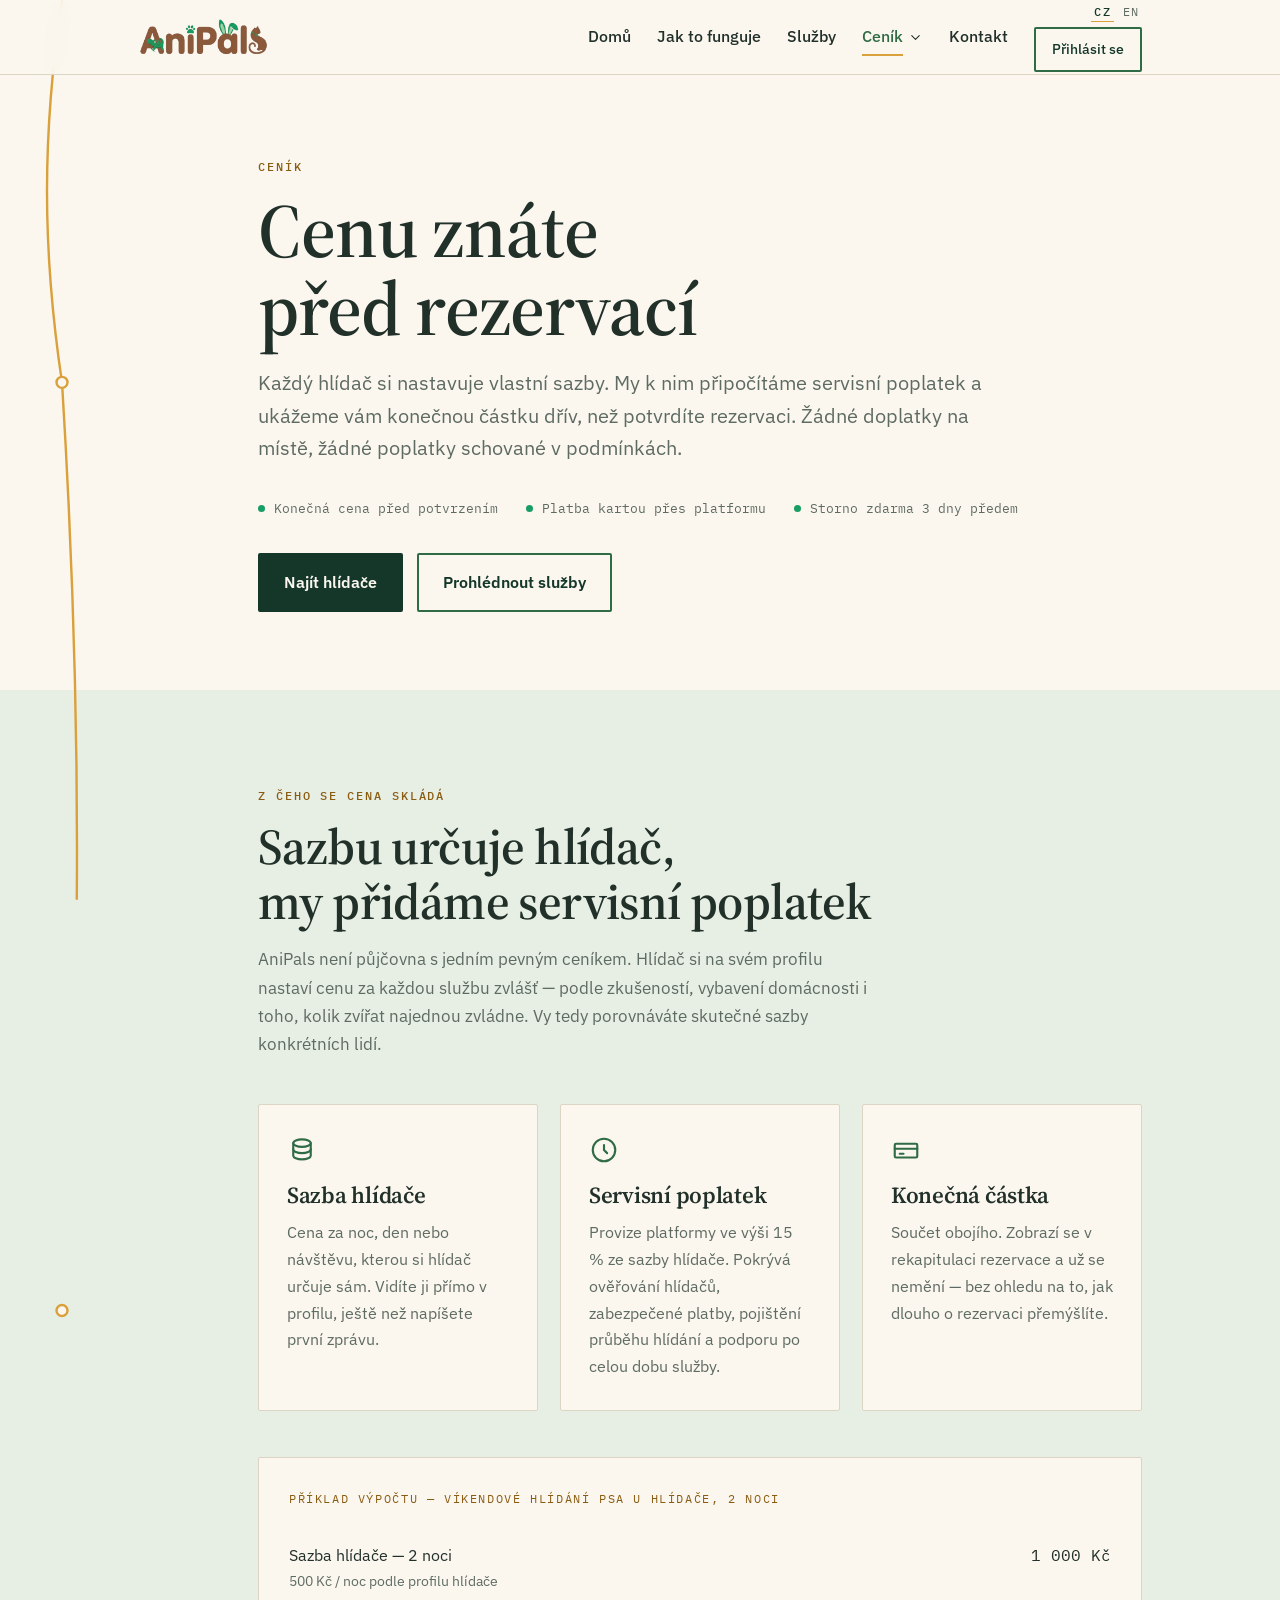
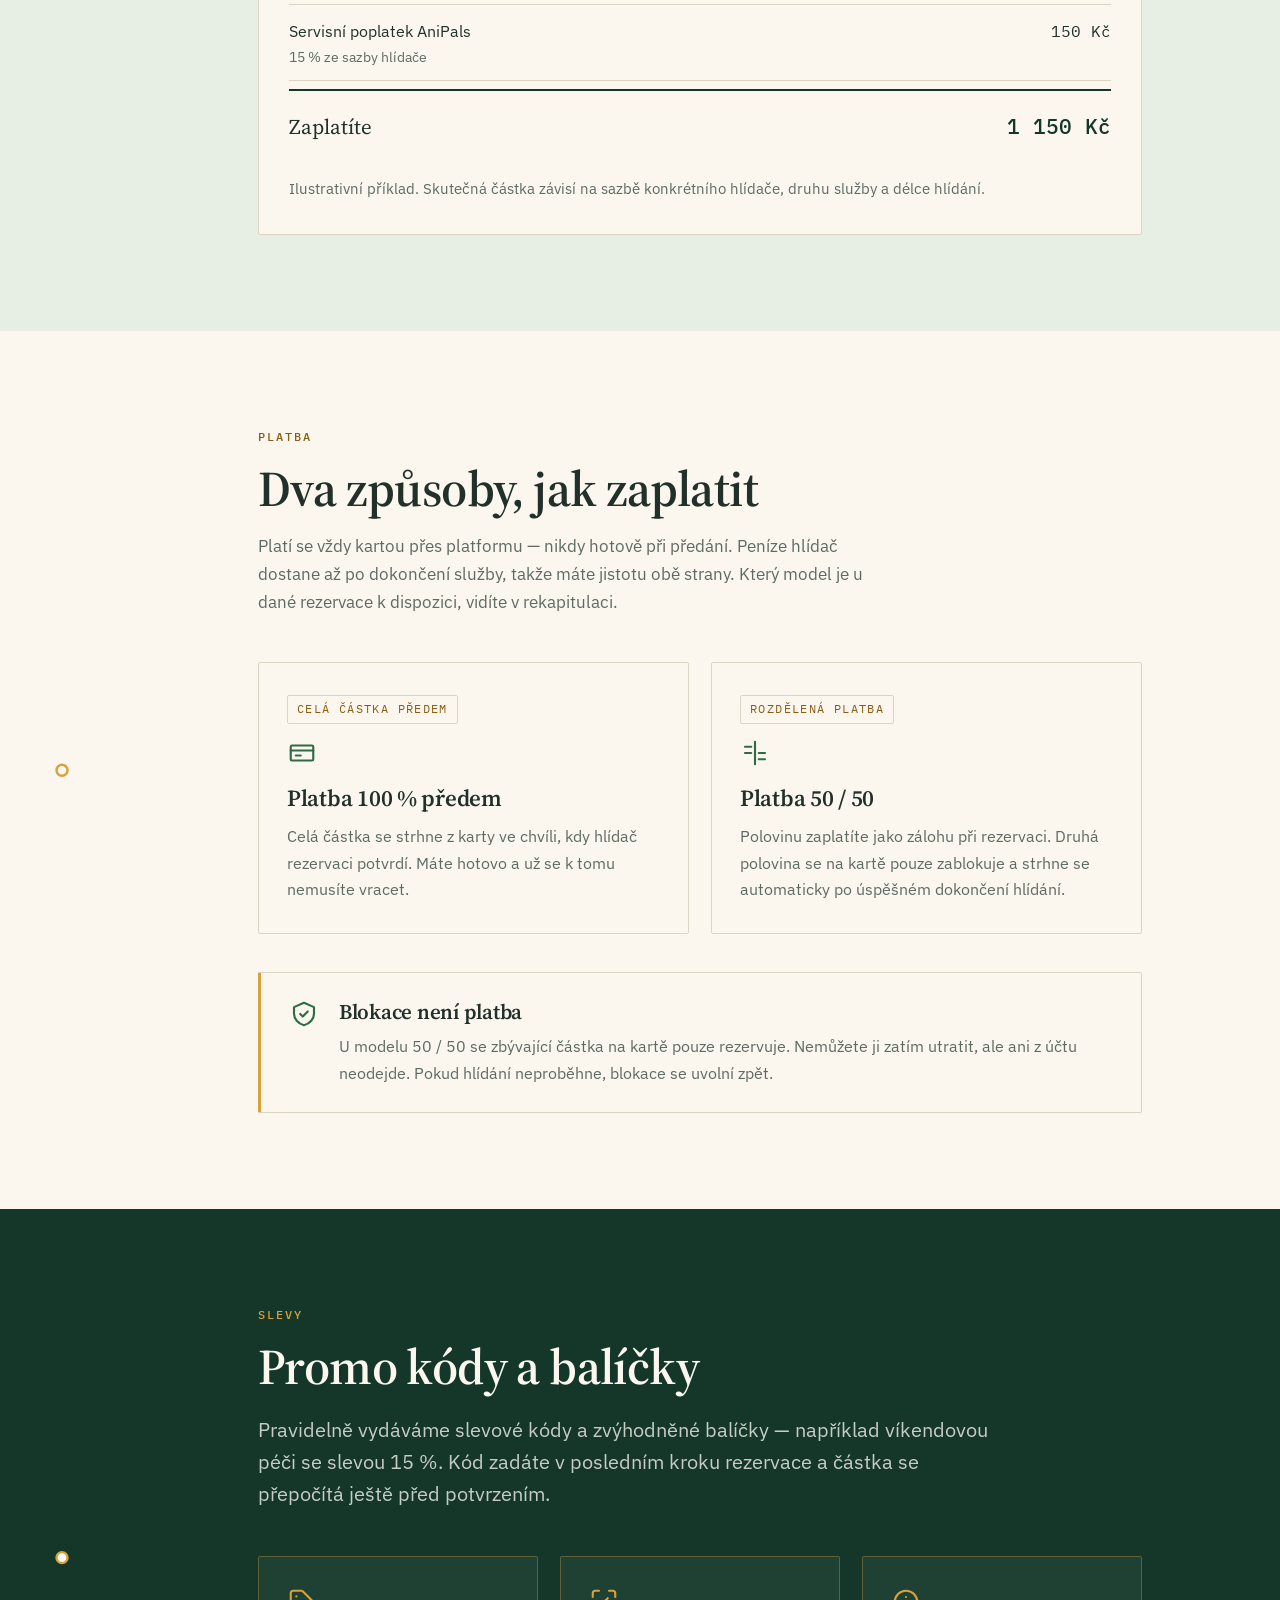
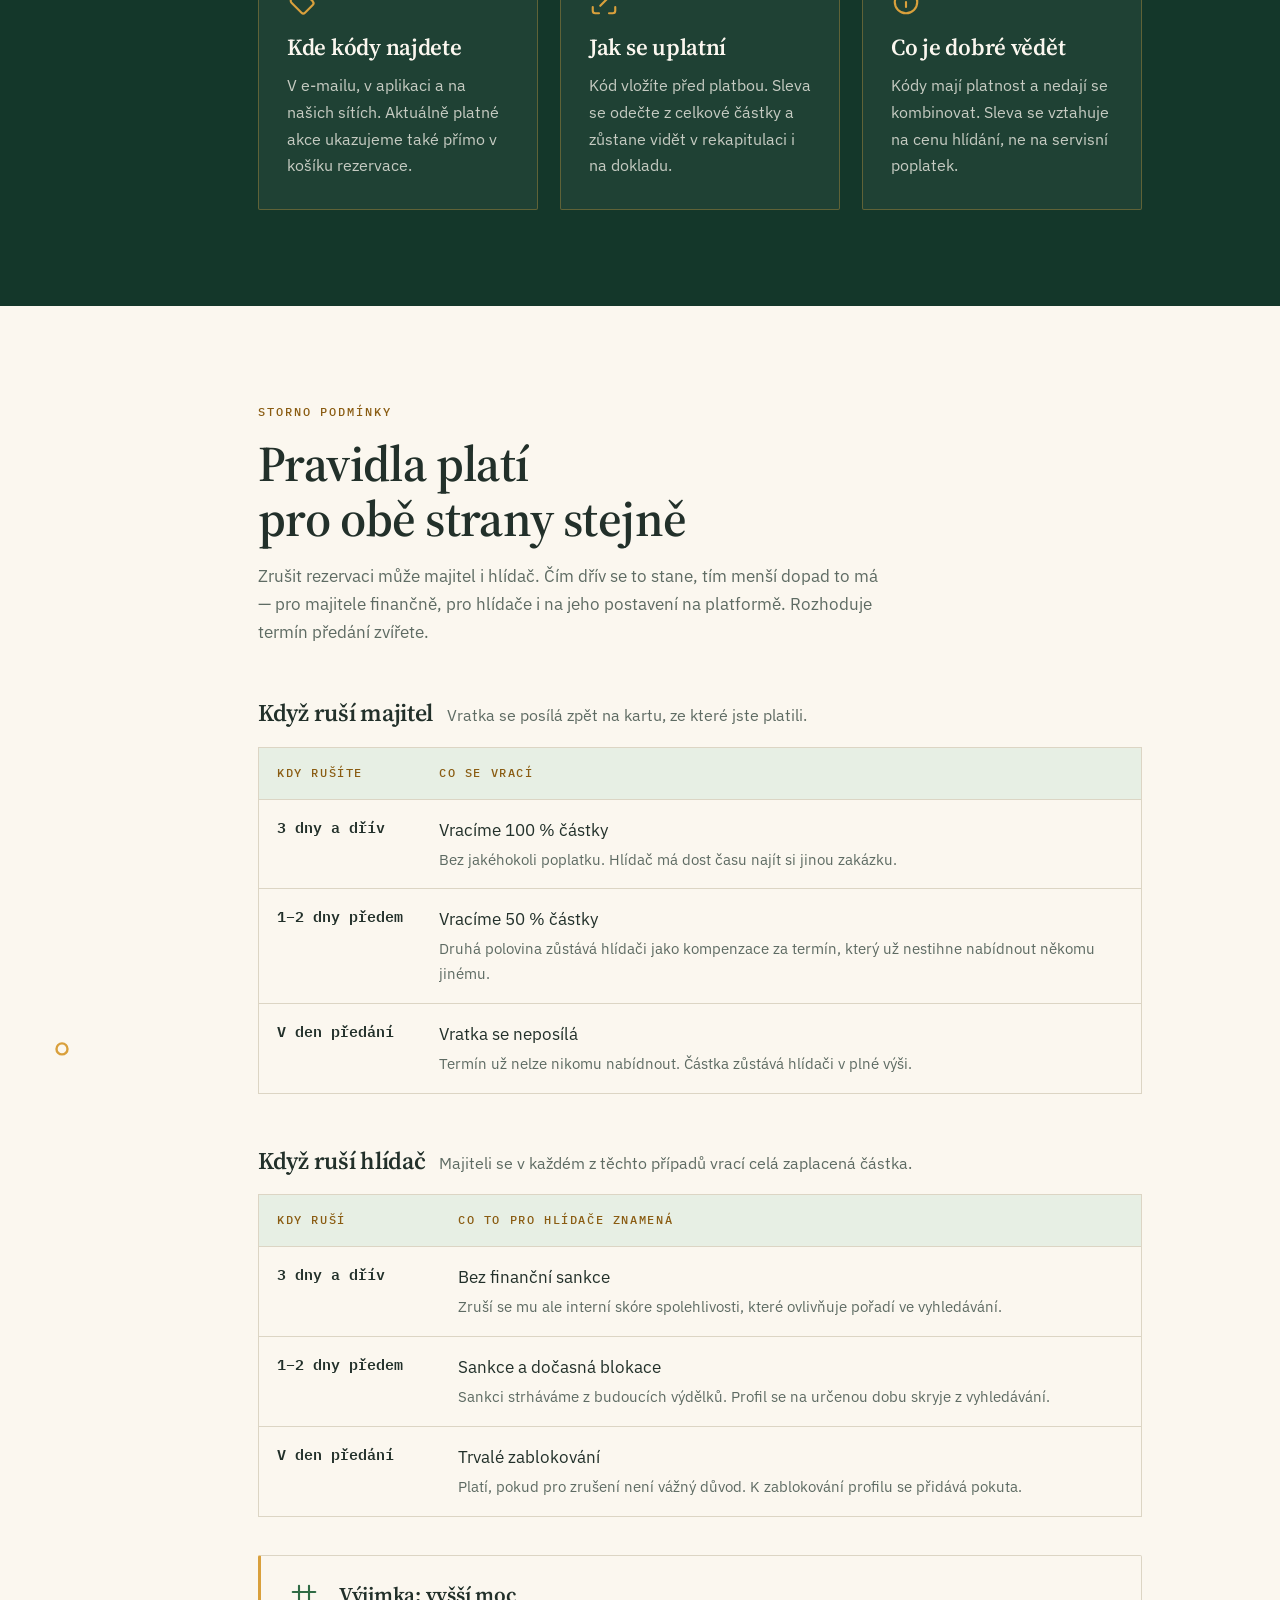
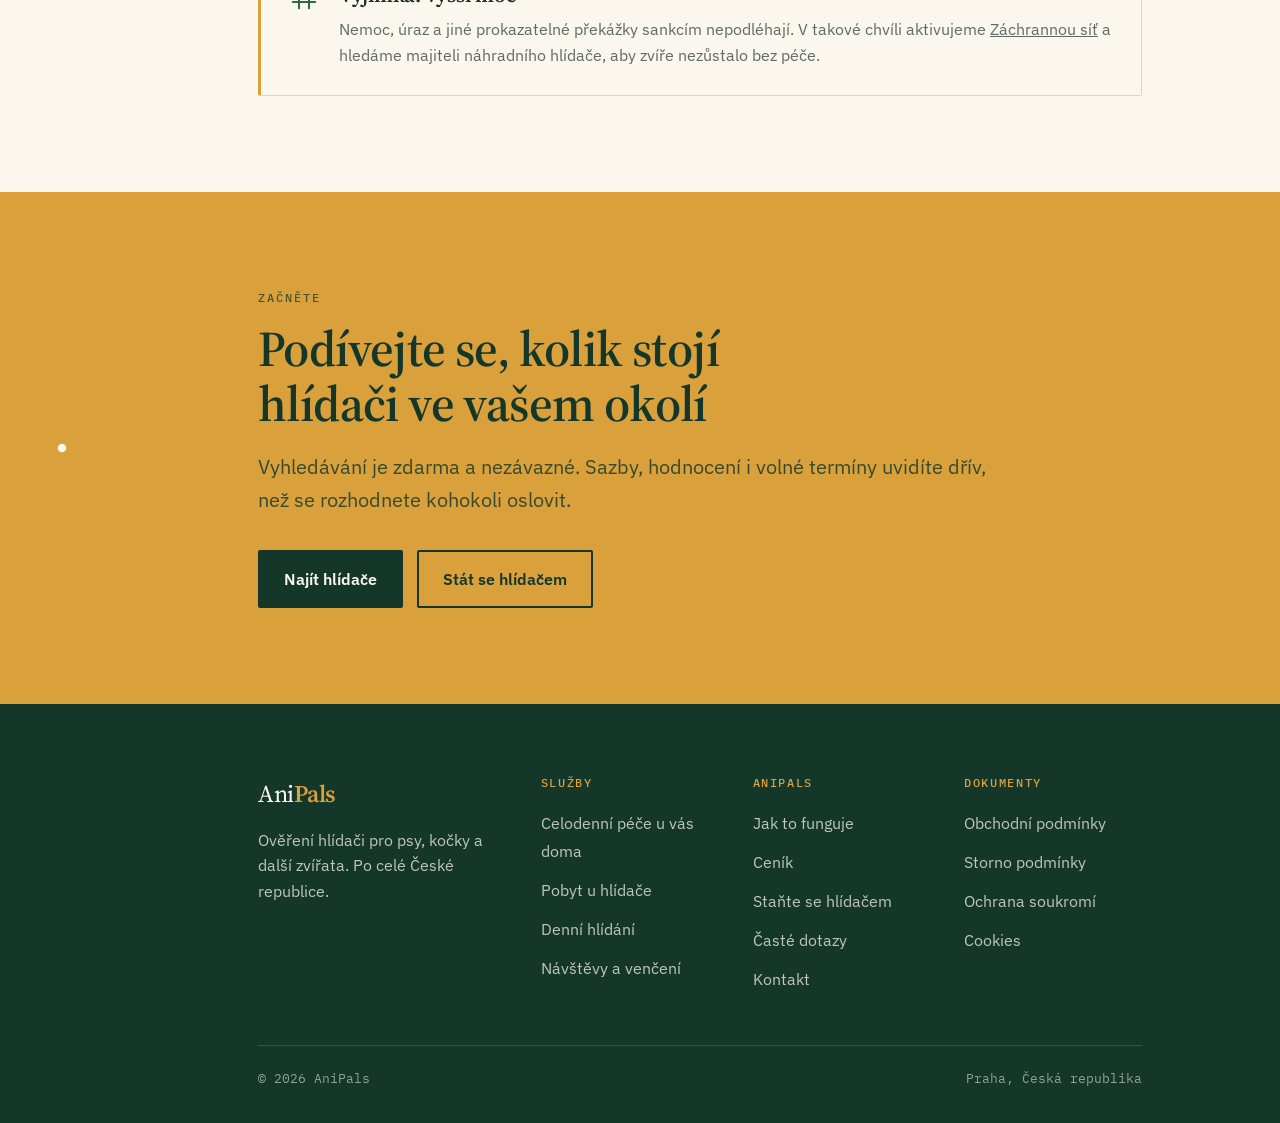
==== commit 9d0ebbb7: "Add files via upload" ====
--- a/cenik.html
+++ b/cenik.html
@@ -1,124 +1,431 @@
 <!DOCTYPE html>
 <html lang="cs">
 <head>
-<meta charset="UTF-8">
-<meta name="viewport" content="width=device-width, initial-scale=1.0">
+<meta charset="utf-8">
+<meta name="viewport" content="width=device-width, initial-scale=1">
 <title>Ceník — AniPals</title>
 <meta name="description" content="Jak u AniPals vzniká cena hlídání, jaké jsou způsoby platby, slevy a storno podmínky pro majitele i hlídače.">
 <link rel="preconnect" href="https://fonts.googleapis.com">
 <link rel="preconnect" href="https://fonts.gstatic.com" crossorigin>
-<link href="https://fonts.googleapis.com/css2?family=Source+Serif+4:opsz,wght@8..60,400..700&family=IBM+Plex+Mono:wght@400;500&family=IBM+Plex+Sans:wght@400;500;600&display=swap" rel="stylesheet">
-<link rel="stylesheet" href="style.css">
+<link href="https://fonts.googleapis.com/css2?family=IBM+Plex+Mono:wght@400;500&family=IBM+Plex+Sans:wght@400;500;600&family=Source+Serif+4:opsz,wght@8..60,600&display=swap&subset=latin-ext" rel="stylesheet">
+<style>
+:root{
+  --forest:#14372A;
+  --moss:#2F6B45;
+  --leaf:#189D64;
+  --sage:#E7EFE4;
+  --mustard:#D9A03C;
+  --mustard-dark:#8A5C12;
+  --bark:#8B5A3A;
+  --paper:#FBF7EF;
+  --ink:#22302A;
+  --ink-light:#5E6B63;
+  --line:#DCD5C4;
+
+  --serif:"Source Serif 4",Georgia,serif;
+  --sans:"IBM Plex Sans",system-ui,-apple-system,sans-serif;
+  --mono:"IBM Plex Mono",ui-monospace,monospace;
+
+  --wrap:1060px;
+  --rail:120px;
+  --radius:2px;
+  --shadow:0 10px 22px rgba(20,55,42,.22);
+}
+
+*{box-sizing:border-box}
+html{scroll-behavior:smooth}
+body{
+  margin:0;
+  background:var(--paper);
+  color:var(--ink);
+  font-family:var(--sans);
+  font-size:17px;
+  line-height:1.65;
+  -webkit-font-smoothing:antialiased;
+}
+@media (prefers-reduced-motion:reduce){
+  html{scroll-behavior:auto}
+  *{animation-duration:.001ms!important;transition-duration:.001ms!important}
+}
+
+h1,h2,h3{font-family:var(--serif);font-weight:600;letter-spacing:-.012em;margin:0}
+h1{font-size:clamp(44px,6vw,76px);line-height:1.03}
+h2{font-size:clamp(32px,4.2vw,50px);line-height:1.1}
+h3{font-size:23px;line-height:1.25}
+p{margin:0}
+a{color:inherit}
+
+:focus-visible{outline:3px solid var(--mustard);outline-offset:3px;border-radius:var(--radius)}
+
+.wrap{max-width:var(--wrap);margin:0 auto;padding:0 28px}
+.section{padding:96px 0;position:relative}
+.section[id]{scroll-margin-top:92px}
+.section--paper{background:var(--paper)}
+.section--sage{background:var(--sage)}
+.section--forest{background:var(--forest);color:var(--paper)}
+.section--mustard{background:var(--mustard);color:var(--forest)}
+@media (min-width:1181px){
+  .wrap{padding-left:calc(28px + var(--rail))}
+}
+@media (max-width:760px){
+  .section{padding:60px 0}
+}
+
+.eyebrow{
+  font-family:var(--mono);
+  font-size:12px;
+  font-weight:500;
+  text-transform:uppercase;
+  letter-spacing:.16em;
+  color:var(--mustard-dark);
+  margin:0 0 14px;
+  display:block;
+}
+.section--forest .eyebrow{color:var(--mustard)}
+.section--mustard .eyebrow{color:var(--forest);opacity:.72}
+
+.lede{
+  font-size:19.5px;
+  color:var(--ink-light);
+  max-width:62ch;
+  margin-top:20px;
+}
+.section--forest .lede{color:rgba(251,247,239,.78)}
+.section--mustard .lede{color:rgba(20,55,42,.82)}
+.sub{color:var(--ink-light);max-width:62ch;margin-top:16px}
+.section--forest .sub{color:rgba(251,247,239,.76)}
+.section--mustard .sub{color:rgba(20,55,42,.8)}
+
+/* ---------- tlačítka ---------- */
+.btn{
+  display:inline-flex;align-items:center;justify-content:center;
+  font-family:var(--sans);font-size:16px;font-weight:600;
+  padding:14px 24px;border-radius:var(--radius);
+  border:2px solid transparent;text-decoration:none;cursor:pointer;
+  transition:transform .18s ease,box-shadow .18s ease,background .18s ease,color .18s ease,border-color .18s ease;
+}
+.btn:hover{transform:translateY(-2px);box-shadow:var(--shadow)}
+.btn.is-solid{background:var(--forest);color:var(--paper);border-color:var(--forest)}
+.btn.is-solid:hover{background:var(--moss);border-color:var(--moss)}
+.btn.is-line{background:transparent;color:var(--forest);border-color:var(--moss)}
+.btn.is-line:hover{background:var(--moss);color:var(--paper)}
+.btn.is-mustard{background:var(--mustard);color:var(--forest);border-color:var(--mustard)}
+.btn.is-mustard:hover{background:#e8b357;border-color:#e8b357}
+.btn.is-mini{font-size:14px;padding:9px 16px}
+.section--forest .btn.is-line{color:var(--paper);border-color:var(--mustard)}
+.section--forest .btn.is-line:hover{background:var(--mustard);color:var(--forest)}
+.section--mustard .btn.is-line{color:var(--forest);border-color:var(--forest)}
+.section--mustard .btn.is-line:hover{background:var(--forest);color:var(--paper)}
+
+.btn-row{display:flex;flex-wrap:wrap;gap:14px;margin-top:34px}
+
+/* ---------- hlavička ---------- */
+.header{
+  position:sticky;top:0;z-index:60;
+  background:rgba(251,247,239,.86);
+  backdrop-filter:blur(10px);
+  -webkit-backdrop-filter:blur(10px);
+  border-bottom:1px solid var(--line);
+}
+.header__inner{
+  max-width:var(--wrap);margin:0 auto;padding:0 28px;
+  height:74px;display:flex;align-items:center;gap:28px;
+}
+.logo{display:flex;align-items:center;gap:10px;text-decoration:none;flex:0 0 auto}
+.logo img{height:40px;width:auto;display:block}
+.logo__text{font-family:var(--serif);font-size:24px;color:var(--bark);letter-spacing:-.02em}
+.logo__text b{color:var(--leaf);font-weight:600}
+
+.nav{margin-left:auto;display:flex;align-items:center;gap:26px}
+.nav a{
+  position:relative;text-decoration:none;font-size:15.5px;font-weight:500;
+  color:var(--ink);padding:6px 0;
+}
+.nav a::after{
+  content:"";position:absolute;left:0;right:0;bottom:0;height:2px;
+  background:var(--mustard);transform:scaleX(0);transform-origin:left;
+  transition:transform .2s ease;
+}
+.nav a:hover::after,.nav a[aria-current="page"]::after{transform:scaleX(1)}
+.nav a[aria-current="page"]{color:var(--moss)}
+
+.header__right{display:flex;flex-direction:column;align-items:flex-end;gap:5px}
+.langs{display:flex;gap:6px;font-family:var(--mono);font-size:11.5px;letter-spacing:.1em}
+.langs button{
+  background:none;border:0;padding:2px 3px;cursor:pointer;color:var(--ink-light);
+  font-family:inherit;font-size:inherit;letter-spacing:inherit;
+}
+.langs button[aria-pressed="true"]{color:var(--forest);font-weight:500;border-bottom:1.5px solid var(--mustard)}
+
+.burger{display:none;margin-left:auto;background:none;border:1px solid var(--line);border-radius:var(--radius);padding:9px 11px;cursor:pointer}
+.burger span{display:block;width:20px;height:1.7px;background:var(--forest);margin:4px 0}
+
+/* ---------- roletka v menu ---------- */
+.nav__drop{position:relative;display:flex;align-items:center;gap:3px}
+.nav__caret{
+  background:none;border:0;padding:4px 0 4px 2px;cursor:pointer;color:var(--ink);
+  display:flex;align-items:center;
+}
+.nav__caret svg{width:15px;height:15px;transition:transform .2s ease}
+.nav__drop.is-open .nav__caret svg{transform:rotate(180deg)}
+.nav__caret:hover{color:var(--moss)}
+
+.dropdown{
+  position:absolute;top:calc(100% + 14px);left:-16px;z-index:70;
+  list-style:none;margin:0;padding:8px;min-width:236px;
+  background:var(--paper);border:1px solid var(--line);border-radius:var(--radius);
+  box-shadow:var(--shadow);
+  opacity:0;visibility:hidden;transform:translateY(-4px);
+  transition:opacity .16s ease,transform .16s ease,visibility .16s;
+}
+.nav__drop:hover .dropdown,
+.nav__drop:focus-within .dropdown,
+.nav__drop.is-open .dropdown{opacity:1;visibility:visible;transform:translateY(0)}
+.dropdown::before{content:"";position:absolute;top:-14px;left:0;right:0;height:14px}
+.dropdown a{
+  display:block;padding:9px 12px;font-size:15px;font-weight:500;
+  border-left:2px solid transparent;
+}
+.dropdown a::after{display:none}
+.dropdown a:hover{background:var(--sage);border-left-color:var(--mustard);color:var(--forest)}
+
+@media (max-width:900px){.nav{gap:18px}.nav a{font-size:14.5px}}
+@media (max-width:760px){
+  .burger{display:block}
+  .nav{
+    display:none;position:absolute;top:74px;left:0;right:0;
+    flex-direction:column;align-items:flex-start;gap:0;
+    background:var(--paper);border-bottom:1px solid var(--line);padding:10px 28px 22px;
+  }
+  .nav.is-open{display:flex}
+  .nav a{padding:12px 0;width:100%;border-bottom:1px solid var(--line);font-size:16px}
+  .nav a:last-of-type{border-bottom:0}
+  .nav__drop{flex-direction:column;align-items:stretch;width:100%;gap:0}
+  .nav__drop > a{border-bottom:0}
+  .nav__caret{display:none}
+  .dropdown{
+    position:static;opacity:1;visibility:visible;transform:none;
+    box-shadow:none;border:0;border-bottom:1px solid var(--line);
+    background:none;padding:0 0 12px;min-width:0;
+  }
+  .dropdown::before{display:none}
+  .dropdown a{padding:9px 0 9px 16px;border-left:1px solid var(--line);font-size:15px;color:var(--ink-light)}
+  .dropdown a:hover{background:none;border-left-color:var(--mustard);color:var(--forest)}
+  .header__right{display:none}
+  .nav .header__right{display:flex;flex-direction:row;align-items:center;gap:14px;margin-top:16px}
+}
+
+/* ---------- vodítko ---------- */
+.leash{
+  position:fixed;top:0;left:0;width:var(--rail);height:100vh;
+  z-index:2;pointer-events:none;
+}
+@media (max-width:1180px){.leash{display:none}}
+
+/* ---------- hero ---------- */
+.hero{padding-top:82px;padding-bottom:78px}
+.hero__meta{
+  display:flex;flex-wrap:wrap;gap:10px 28px;margin-top:34px;
+  font-family:var(--mono);font-size:13px;color:var(--ink-light);
+}
+.hero__meta span{display:flex;align-items:center;gap:9px}
+.hero__meta span::before{
+  content:"";width:7px;height:7px;border-radius:50%;background:var(--leaf);flex:0 0 auto;
+}
+
+/* ---------- karty ---------- */
+.grid{display:grid;gap:22px;margin-top:46px}
+.grid--2{grid-template-columns:repeat(2,1fr)}
+.grid--3{grid-template-columns:repeat(3,1fr)}
+@media (max-width:900px){.grid--2,.grid--3{grid-template-columns:1fr}}
+
+.card{
+  background:var(--paper);
+  border:1px solid var(--line);
+  border-radius:var(--radius);
+  padding:30px 28px;
+  transition:transform .18s ease,box-shadow .18s ease,border-color .18s ease;
+}
+.card:hover{transform:translateY(-2px);box-shadow:var(--shadow);border-color:var(--moss)}
+.card h3{margin:16px 0 10px}
+.card p{color:var(--ink-light);font-size:16.2px}
+.card .icon{color:var(--moss)}
+.section--forest .card{background:rgba(251,247,239,.05);border-color:rgba(217,160,60,.34)}
+.section--forest .card h3{color:var(--paper)}
+.section--forest .card p{color:rgba(251,247,239,.76)}
+.section--forest .card .icon{color:var(--mustard)}
+.section--forest .card:hover{border-color:var(--mustard)}
+
+.icon{display:block;width:30px;height:30px}
+
+.card__tag{
+  display:inline-block;font-family:var(--mono);font-size:11.5px;letter-spacing:.12em;
+  text-transform:uppercase;color:var(--mustard-dark);border:1px solid var(--line);
+  border-radius:var(--radius);padding:4px 9px;margin-bottom:14px;
+}
+.section--forest .card__tag{color:var(--mustard);border-color:rgba(217,160,60,.4)}
+
+/* ---------- rozpad ceny ---------- */
+.calc{
+  margin-top:46px;background:var(--paper);border:1px solid var(--line);
+  border-radius:var(--radius);padding:32px 30px;
+}
+.calc__caption{
+  font-family:var(--mono);font-size:11.5px;letter-spacing:.14em;text-transform:uppercase;
+  color:var(--mustard-dark);margin-bottom:20px;
+}
+.calc__row{
+  display:flex;justify-content:space-between;align-items:baseline;gap:20px;
+  padding:13px 0;border-bottom:1px solid var(--line);
+}
+.calc__row:last-of-type{border-bottom:0}
+.calc__row span:first-child{font-size:16.2px}
+.calc__row .num{font-family:var(--mono);font-size:16px;white-space:nowrap}
+.calc__row small{display:block;color:var(--ink-light);font-size:14px;line-height:1.45;margin-top:2px}
+.calc__row.is-total{
+  border-top:2px solid var(--forest);margin-top:8px;padding-top:18px;
+}
+.calc__row.is-total span:first-child{font-family:var(--serif);font-size:21px}
+.calc__row.is-total .num{font-size:21px;font-weight:500;color:var(--forest)}
+.calc__note{margin-top:20px;font-size:15px;color:var(--ink-light)}
+
+/* ---------- tabulky ---------- */
+.tbl-head{margin-top:52px;display:flex;align-items:baseline;gap:14px;flex-wrap:wrap}
+.tbl-head h3{font-size:24px}
+.tbl-head p{color:var(--ink-light);font-size:15.5px}
+
+.table-scroll{overflow-x:auto;margin-top:18px;-webkit-overflow-scrolling:touch}
+table{
+  width:100%;border-collapse:collapse;min-width:540px;
+  background:var(--paper);border:1px solid var(--line);border-radius:var(--radius);
+}
+th,td{text-align:left;padding:16px 18px;border-bottom:1px solid var(--line);vertical-align:top}
+thead th{
+  font-family:var(--mono);font-size:11.5px;font-weight:500;letter-spacing:.14em;
+  text-transform:uppercase;color:var(--mustard-dark);background:var(--sage);
+}
+.section--sage thead th{background:#dbe7d6}
+tbody tr:last-child td{border-bottom:0}
+td:first-child{font-weight:600;white-space:nowrap;font-family:var(--mono);font-size:15px}
+td p{color:var(--ink-light);font-size:15px;margin-top:4px}
+
+/* ---------- upozornění ---------- */
+.callout{
+  margin-top:38px;border:1px solid var(--line);border-left:3px solid var(--mustard);
+  border-radius:var(--radius);padding:26px 28px;background:var(--paper);
+  display:flex;gap:20px;align-items:flex-start;
+}
+.callout .icon{flex:0 0 auto;color:var(--moss)}
+.callout h3{font-size:21px;margin-bottom:8px}
+.callout p{color:var(--ink-light);font-size:16px}
+
+/* ---------- patička ---------- */
+.footer{background:var(--forest);color:rgba(251,247,239,.74);padding:70px 0 34px}
+.footer__grid{display:grid;grid-template-columns:1.4fr 1fr 1fr 1fr;gap:34px}
+@media (max-width:900px){.footer__grid{grid-template-columns:1fr 1fr}}
+@media (max-width:560px){.footer__grid{grid-template-columns:1fr}}
+.footer h4{
+  font-family:var(--mono);font-size:11.5px;font-weight:500;letter-spacing:.14em;
+  text-transform:uppercase;color:var(--mustard);margin:0 0 16px;
+}
+.footer ul{list-style:none;margin:0;padding:0;display:grid;gap:11px}
+.footer a{text-decoration:none;font-size:15.5px}
+.footer a:hover{color:var(--mustard)}
+.footer__about p{font-size:15.5px;max-width:34ch;margin-top:14px}
+.footer__bottom{
+  margin-top:52px;padding-top:22px;border-top:1px solid rgba(251,247,239,.14);
+  display:flex;justify-content:space-between;gap:16px;flex-wrap:wrap;
+  font-family:var(--mono);font-size:12.5px;color:rgba(251,247,239,.55);
+}
+.footer .logo__text{color:var(--paper)}
+.footer .logo__text b{color:var(--mustard)}
+</style>
 </head>
 <body>
 
-<svg id="leash" aria-hidden="true"></svg>
-
-<div class="page">
-
-<header class="hdr">
-  <div class="hdr-in">
-    <a class="brand" href="index.html" aria-label="AniPals — domů">
-      <img src="logo.png" alt="AniPals">
+<!-- ============ HLAVIČKA ============ -->
+<header class="header">
+  <div class="header__inner">
+    <!-- LOGO: sem vlož <img src="data:image/png;base64,…" alt="AniPals"> z úvodní stránky -->
+    <a class="logo" href="index.html" aria-label="AniPals — přejít na úvodní stránku">
+      <img src="[data-uri]" alt="AniPals">
     </a>
 
-    <nav class="menu" id="menu">
+    <button class="burger" aria-expanded="false" aria-controls="nav" aria-label="Otevřít menu">
+      <span></span><span></span><span></span>
+    </button>
+
+    <nav class="nav" id="nav">
       <a href="index.html">Domů</a>
-
-      <span class="has-sub">
-        <a href="jak-to-funguje.html">Jak to funguje</a>
-        <button class="sub-toggle" aria-expanded="false" aria-controls="submenu-jak" aria-label="Zobrazit sekce stránky Jak to funguje">
-          <svg width="14" height="14" viewBox="0 0 24 24" fill="none" stroke="currentColor" stroke-width="1.9" stroke-linecap="round" stroke-linejoin="round" aria-hidden="true"><path d="M6 9.5l6 6 6-6"/></svg>
+      <a href="jak-to-funguje.html">Jak to funguje</a>
+      <a href="sluzby.html">Služby</a>
+      <div class="nav__drop">
+        <a href="cenik.html" aria-current="page">Ceník</a>
+        <button class="nav__caret" type="button" aria-expanded="false" aria-controls="cenik-menu" aria-label="Zobrazit sekce ceníku">
+          <svg viewBox="0 0 24 24" fill="none" stroke="currentColor" stroke-width="1.7" stroke-linecap="round" stroke-linejoin="round" aria-hidden="true">
+            <path d="m6 9 6 6 6-6"></path>
+          </svg>
         </button>
-        <span class="submenu" id="submenu-jak">
-          <a href="jak-to-funguje.html#prehled">Přehled</a>
-          <a href="jak-to-funguje.html#postup">Celý postup</a>
-          <a href="jak-to-funguje.html#otazky">Otázky před objednáním</a>
-        </span>
-      </span>
-
-      <span class="has-sub">
-        <a href="sluzby.html">Služby</a>
-        <button class="sub-toggle" aria-expanded="false" aria-controls="submenu-sluzby" aria-label="Zobrazit sekce stránky Služby">
-          <svg width="14" height="14" viewBox="0 0 24 24" fill="none" stroke="currentColor" stroke-width="1.9" stroke-linecap="round" stroke-linejoin="round" aria-hidden="true"><path d="M6 9.5l6 6 6-6"/></svg>
-        </button>
-        <span class="submenu" id="submenu-sluzby">
-          <a href="sluzby.html#sluzby">Přehled</a>
-          <a href="sluzby.html#jak-vybrat">Jak vybrat</a>
-          <a href="sluzby.html#zachranna-sit">Záchranná síť</a>
-        </span>
-      </span>
-
-      <span class="has-sub">
-        <a href="cenik.html" aria-current="page">Ceník</a>
-        <button class="sub-toggle" aria-expanded="false" aria-controls="submenu-cenik" aria-label="Zobrazit sekce stránky Ceník">
-          <svg width="14" height="14" viewBox="0 0 24 24" fill="none" stroke="currentColor" stroke-width="1.9" stroke-linecap="round" stroke-linejoin="round" aria-hidden="true"><path d="M6 9.5l6 6 6-6"/></svg>
-        </button>
-        <span class="submenu" id="submenu-cenik">
-          <a href="cenik.html#z-ceho-se-cena-sklada">Z čeho se cena skládá</a>
-          <a href="cenik.html#jak-zaplatit">Jak zaplatit</a>
-          <a href="cenik.html#slevy">Slevy</a>
-          <a href="cenik.html#storno">Storno podmínky</a>
-        </span>
-      </span>
-
-      <a href="#kontakt">Kontakt</a>
-      <a href="prihlaseni.html" class="menu-login">Přihlásit se</a>
+        <ul class="dropdown" id="cenik-menu">
+          <li><a href="#z-ceho-se-cena-sklada">Z čeho se cena skládá</a></li>
+          <li><a href="#jak-zaplatit">Jak zaplatit</a></li>
+          <li><a href="#slevy">Slevy</a></li>
+          <li><a href="#storno">Storno podmínky</a></li>
+        </ul>
+      </div>
+      <a href="kontakt.html">Kontakt</a>
+      <div class="header__right">
+        <div class="langs">
+          <button type="button" aria-pressed="true">CZ</button>
+          <button type="button" aria-pressed="false">EN</button>
+        </div>
+        <a class="btn is-line is-mini" href="#">Přihlásit se</a>
+      </div>
     </nav>
-
-    <div class="hdr-right">
-      <div class="lang" role="group" aria-label="Volba jazyka">
-        <button type="button" aria-current="true">CZ</button>
-        <span class="bar" aria-hidden="true">/</span>
-        <button type="button">EN</button>
-      </div>
-      <a href="index.html#stahnout" class="btn is-solid is-mini">Stáhnout aplikaci</a>
-    </div>
-
-    <button class="burger" id="burger" aria-label="Otevřít menu" aria-expanded="false" aria-controls="menu">
-      <svg width="26" height="26" viewBox="0 0 24 24" fill="none" stroke="#14372A" stroke-width="2.2" stroke-linecap="round"><path d="M3 6h18M3 12h18M3 18h18"/></svg>
-    </button>
   </div>
 </header>
 
-<main id="top">
-
-  <section class="hero" data-stop>
-    <div class="wrap hero-lead">
-      <p class="eyebrow">Ceník</p>
+<!-- ============ VODÍTKO ============ -->
+<svg class="leash" id="leash" aria-hidden="true" preserveAspectRatio="none"></svg>
+
+<main>
+
+  <!-- ---------- 1. HERO ---------- -->
+  <section class="section section--paper hero" data-stop>
+    <div class="wrap">
+      <span class="eyebrow">Ceník</span>
       <h1>Cenu znáte<br>před rezervací</h1>
       <p class="lede">
         Každý hlídač si nastavuje vlastní sazby. My k nim připočítáme servisní poplatek
         a ukážeme vám konečnou částku dřív, než potvrdíte rezervaci. Žádné doplatky na místě,
         žádné poplatky schované v podmínkách.
       </p>
-      <div class="hero-meta">
+      <div class="hero__meta">
         <span>Konečná cena před potvrzením</span>
         <span>Platba kartou přes platformu</span>
         <span>Storno zdarma 3 dny předem</span>
       </div>
-      <div class="cta-row">
-        <a class="btn is-solid" href="sluzby.html">Najít hlídače</a>
+      <div class="btn-row">
+        <a class="btn is-solid" href="index.html#sluzby">Najít hlídače</a>
         <a class="btn is-line" href="sluzby.html">Prohlédnout služby</a>
       </div>
     </div>
   </section>
 
-  <section class="sec on-sage" id="z-ceho-se-cena-sklada" data-stop>
+  <!-- ---------- 2. JAK VZNIKÁ CENA ---------- -->
+  <section class="section section--sage" id="z-ceho-se-cena-sklada" data-stop>
     <div class="wrap">
-      <div class="sec-head">
-        <p class="eyebrow">Z čeho se cena skládá</p>
-        <h2>Sazbu určuje hlídač,<br>my přidáme servisní poplatek</h2>
-        <p class="sub">
-          AniPals není půjčovna s jedním pevným ceníkem. Hlídač si na svém profilu nastaví
-          cenu za každou službu zvlášť — podle zkušeností, vybavení domácnosti i toho, kolik
-          zvířat najednou zvládne. Vy tedy porovnáváte skutečné sazby konkrétních lidí.
-        </p>
-      </div>
+      <span class="eyebrow">Z čeho se cena skládá</span>
+      <h2>Sazbu určuje hlídač,<br>my přidáme servisní poplatek</h2>
+      <p class="sub">
+        AniPals není půjčovna s jedním pevným ceníkem. Hlídač si na svém profilu nastaví
+        cenu za každou službu zvlášť — podle zkušeností, vybavení domácnosti i toho, kolik
+        zvířat najednou zvládne. Vy tedy porovnáváte skutečné sazby konkrétních lidí.
+      </p>
 
       <div class="grid grid--3">
         <article class="card">
-          <svg class="ico" viewBox="0 0 24 24" fill="none" stroke="currentColor" stroke-width="1.7" stroke-linecap="round" stroke-linejoin="round" aria-hidden="true">
+          <svg class="icon" viewBox="0 0 24 24" fill="none" stroke="currentColor" stroke-width="1.7" stroke-linecap="round" stroke-linejoin="round" aria-hidden="true">
             <ellipse cx="12" cy="6.5" rx="7" ry="3"></ellipse>
             <path d="M5 6.5v5c0 1.66 3.13 3 7 3s7-1.34 7-3v-5"></path>
             <path d="M5 11.5v5c0 1.66 3.13 3 7 3s7-1.34 7-3v-5"></path>
@@ -128,7 +435,7 @@
         </article>
 
         <article class="card">
-          <svg class="ico" viewBox="0 0 24 24" fill="none" stroke="currentColor" stroke-width="1.7" stroke-linecap="round" stroke-linejoin="round" aria-hidden="true">
+          <svg class="icon" viewBox="0 0 24 24" fill="none" stroke="currentColor" stroke-width="1.7" stroke-linecap="round" stroke-linejoin="round" aria-hidden="true">
             <path d="M12 21a9 9 0 1 0 0-18 9 9 0 0 0 0 18Z"></path><path d="M12 8v4l2.5 2.5"></path>
           </svg>
           <h3>Servisní poplatek</h3>
@@ -136,7 +443,7 @@
         </article>
 
         <article class="card">
-          <svg class="ico" viewBox="0 0 24 24" fill="none" stroke="currentColor" stroke-width="1.7" stroke-linecap="round" stroke-linejoin="round" aria-hidden="true">
+          <svg class="icon" viewBox="0 0 24 24" fill="none" stroke="currentColor" stroke-width="1.7" stroke-linecap="round" stroke-linejoin="round" aria-hidden="true">
             <path d="M20 7H4a1 1 0 0 0-1 1v9a1 1 0 0 0 1 1h16a1 1 0 0 0 1-1V8a1 1 0 0 0-1-1Z"></path><path d="M3 11h18"></path><path d="M7 15h3"></path>
           </svg>
           <h3>Konečná částka</h3>
@@ -170,22 +477,21 @@
     </div>
   </section>
 
-  <section class="sec" id="jak-zaplatit" data-stop>
+  <!-- ---------- 3. PLATEBNÍ MODELY ---------- -->
+  <section class="section section--paper" id="jak-zaplatit" data-stop>
     <div class="wrap">
-      <div class="sec-head">
-        <p class="eyebrow">Platba</p>
-        <h2>Dva způsoby, jak zaplatit</h2>
-        <p class="sub">
-          Platí se vždy kartou přes platformu — nikdy hotově při předání. Peníze hlídač
-          dostane až po dokončení služby, takže máte jistotu obě strany.
-          Který model je u dané rezervace k dispozici, vidíte v rekapitulaci.
-        </p>
-      </div>
+      <span class="eyebrow">Platba</span>
+      <h2>Dva způsoby, jak zaplatit</h2>
+      <p class="sub">
+        Platí se vždy kartou přes platformu — nikdy hotově při předání. Peníze hlídač
+        dostane až po dokončení služby, takže máte jistotu obě strany.
+        Který model je u dané rezervace k dispozici, vidíte v rekapitulaci.
+      </p>
 
       <div class="grid grid--2">
         <article class="card">
           <span class="card__tag">Celá částka předem</span>
-          <svg class="ico" viewBox="0 0 24 24" fill="none" stroke="currentColor" stroke-width="1.7" stroke-linecap="round" stroke-linejoin="round" aria-hidden="true">
+          <svg class="icon" viewBox="0 0 24 24" fill="none" stroke="currentColor" stroke-width="1.7" stroke-linecap="round" stroke-linejoin="round" aria-hidden="true">
             <path d="M20 6H4a1 1 0 0 0-1 1v10a1 1 0 0 0 1 1h16a1 1 0 0 0 1-1V7a1 1 0 0 0-1-1Z"></path><path d="M3 10h18"></path><path d="M7 14h4"></path>
           </svg>
           <h3>Platba 100 % předem</h3>
@@ -197,7 +503,7 @@
 
         <article class="card">
           <span class="card__tag">Rozdělená platba</span>
-          <svg class="ico" viewBox="0 0 24 24" fill="none" stroke="currentColor" stroke-width="1.7" stroke-linecap="round" stroke-linejoin="round" aria-hidden="true">
+          <svg class="icon" viewBox="0 0 24 24" fill="none" stroke="currentColor" stroke-width="1.7" stroke-linecap="round" stroke-linejoin="round" aria-hidden="true">
             <path d="M12 3v18"></path><path d="M4 7h5"></path><path d="M4 12h5"></path><path d="M15 12h5"></path><path d="M15 17h5"></path>
           </svg>
           <h3>Platba 50 / 50</h3>
@@ -209,7 +515,7 @@
       </div>
 
       <div class="callout">
-        <svg class="ico" viewBox="0 0 24 24" fill="none" stroke="currentColor" stroke-width="1.7" stroke-linecap="round" stroke-linejoin="round" aria-hidden="true">
+        <svg class="icon" viewBox="0 0 24 24" fill="none" stroke="currentColor" stroke-width="1.7" stroke-linecap="round" stroke-linejoin="round" aria-hidden="true">
           <path d="M12 3 4 6.5v5c0 4.4 3.2 8.2 8 9.5 4.8-1.3 8-5.1 8-9.5v-5L12 3Z"></path><path d="m9 12 2 2 4-4"></path>
         </svg>
         <div>
@@ -224,21 +530,20 @@
     </div>
   </section>
 
-  <section class="sec on-forest" id="slevy" data-stop>
+  <!-- ---------- 4. SLEVY ---------- -->
+  <section class="section section--forest" id="slevy" data-stop>
     <div class="wrap">
-      <div class="sec-head">
-        <p class="eyebrow">Slevy</p>
-        <h2>Promo kódy a balíčky</h2>
-        <p class="sub">
-          Pravidelně vydáváme slevové kódy a zvýhodněné balíčky — například víkendovou péči
-          se slevou 15 %. Kód zadáte v posledním kroku rezervace a částka se přepočítá ještě
-          před potvrzením.
-        </p>
-      </div>
+      <span class="eyebrow">Slevy</span>
+      <h2>Promo kódy a balíčky</h2>
+      <p class="lede">
+        Pravidelně vydáváme slevové kódy a zvýhodněné balíčky — například víkendovou péči
+        se slevou 15 %. Kód zadáte v posledním kroku rezervace a částka se přepočítá ještě
+        před potvrzením.
+      </p>
 
       <div class="grid grid--3">
         <article class="card">
-          <svg class="ico" viewBox="0 0 24 24" fill="none" stroke="currentColor" stroke-width="1.7" stroke-linecap="round" stroke-linejoin="round" aria-hidden="true">
+          <svg class="icon" viewBox="0 0 24 24" fill="none" stroke="currentColor" stroke-width="1.7" stroke-linecap="round" stroke-linejoin="round" aria-hidden="true">
             <path d="M20.6 11.4 12.6 3.4A2 2 0 0 0 11.2 3H5a2 2 0 0 0-2 2v6.2c0 .5.2 1 .6 1.4l8 8a2 2 0 0 0 2.8 0l6.2-6.2a2 2 0 0 0 0-2.8Z"></path><path d="M7.5 7.5h.01"></path>
           </svg>
           <h3>Kde kódy najdete</h3>
@@ -246,7 +551,7 @@
         </article>
 
         <article class="card">
-          <svg class="ico" viewBox="0 0 24 24" fill="none" stroke="currentColor" stroke-width="1.7" stroke-linecap="round" stroke-linejoin="round" aria-hidden="true">
+          <svg class="icon" viewBox="0 0 24 24" fill="none" stroke="currentColor" stroke-width="1.7" stroke-linecap="round" stroke-linejoin="round" aria-hidden="true">
             <path d="M8 3H5a2 2 0 0 0-2 2v3"></path><path d="M16 3h3a2 2 0 0 1 2 2v3"></path><path d="M8 21H5a2 2 0 0 1-2-2v-3"></path><path d="M16 21h3a2 2 0 0 0 2-2v-3"></path><path d="M9 15 15 9"></path>
           </svg>
           <h3>Jak se uplatní</h3>
@@ -254,7 +559,7 @@
         </article>
 
         <article class="card">
-          <svg class="ico" viewBox="0 0 24 24" fill="none" stroke="currentColor" stroke-width="1.7" stroke-linecap="round" stroke-linejoin="round" aria-hidden="true">
+          <svg class="icon" viewBox="0 0 24 24" fill="none" stroke="currentColor" stroke-width="1.7" stroke-linecap="round" stroke-linejoin="round" aria-hidden="true">
             <path d="M12 21a9 9 0 1 0 0-18 9 9 0 0 0 0 18Z"></path><path d="M12 16v-4"></path><path d="M12 8h.01"></path>
           </svg>
           <h3>Co je dobré vědět</h3>
@@ -264,17 +569,16 @@
     </div>
   </section>
 
-  <section class="sec" id="storno" data-stop>
+  <!-- ---------- 5. STORNO ---------- -->
+  <section class="section section--paper" id="storno" data-stop>
     <div class="wrap">
-      <div class="sec-head">
-        <p class="eyebrow">Storno podmínky</p>
-        <h2>Pravidla platí<br>pro obě strany stejně</h2>
-        <p class="sub">
-          Zrušit rezervaci může majitel i hlídač. Čím dřív se to stane, tím menší dopad to má —
-          pro majitele finančně, pro hlídače i na jeho postavení na platformě.
-          Rozhoduje termín předání zvířete.
-        </p>
-      </div>
+      <span class="eyebrow">Storno podmínky</span>
+      <h2>Pravidla platí<br>pro obě strany stejně</h2>
+      <p class="sub">
+        Zrušit rezervaci může majitel i hlídač. Čím dřív se to stane, tím menší dopad to má —
+        pro majitele finančně, pro hlídače i na jeho postavení na platformě.
+        Rozhoduje termín předání zvířete.
+      </p>
 
       <div class="tbl-head">
         <h3>Když ruší majitel</h3>
@@ -282,6 +586,7 @@
       </div>
       <div class="table-scroll">
         <table>
+          <caption class="visually-hidden" hidden>Storno podmínky pro majitele</caption>
           <thead>
             <tr><th scope="col">Kdy rušíte</th><th scope="col">Co se vrací</th></tr>
           </thead>
@@ -341,14 +646,14 @@
       </div>
 
       <div class="callout">
-        <svg class="ico" viewBox="0 0 24 24" fill="none" stroke="currentColor" stroke-width="1.7" stroke-linecap="round" stroke-linejoin="round" aria-hidden="true">
+        <svg class="icon" viewBox="0 0 24 24" fill="none" stroke="currentColor" stroke-width="1.7" stroke-linecap="round" stroke-linejoin="round" aria-hidden="true">
           <path d="M3 8h18"></path><path d="M3 16h18"></path><path d="M8 3v18"></path><path d="M16 3v18"></path>
         </svg>
         <div>
           <h3>Výjimka: vyšší moc</h3>
           <p>
             Nemoc, úraz a jiné prokazatelné překážky sankcím nepodléhají. V takové chvíli
-            aktivujeme <a href="sluzby.html#zachranna-sit" style="color:var(--moss); font-weight:500;">Záchrannou síť</a> a hledáme
+            aktivujeme <a href="sluzby.html#zachranna-sit">Záchrannou síť</a> a hledáme
             majiteli náhradního hlídače, aby zvíře nezůstalo bez péče.
           </p>
         </div>
@@ -356,64 +661,243 @@
     </div>
   </section>
 
-  <section class="close" data-stop>
+  <!-- ---------- 6. ZÁVĚR ---------- -->
+  <section class="section section--mustard" data-stop>
     <div class="wrap">
-      <p class="eyebrow">Začněte</p>
+      <span class="eyebrow">Začněte</span>
       <h2>Podívejte se, kolik stojí<br>hlídači ve vašem okolí</h2>
-      <p>
+      <p class="lede">
         Vyhledávání je zdarma a nezávazné. Sazby, hodnocení i volné termíny uvidíte
         dřív, než se rozhodnete kohokoli oslovit.
       </p>
-      <div class="cta-row">
-        <a class="btn is-solid" href="sluzby.html">Najít hlídače</a>
-        <a class="btn is-line" href="registrace-hlidac.html">Stát se hlídačem</a>
+      <div class="btn-row">
+        <a class="btn is-solid" href="index.html#sluzby">Najít hlídače</a>
+        <a class="btn is-line" href="jak-to-funguje.html#prehled">Stát se hlídačem</a>
       </div>
     </div>
   </section>
 
 </main>
 
-<footer class="ftr" id="kontakt">
+<!-- ============ PATIČKA ============ -->
+<footer class="footer">
   <div class="wrap">
-    <div class="ftr-grid">
+    <div class="footer__grid">
+      <div class="footer__about">
+        <span class="logo__text">Ani<b>Pals</b></span>
+        <p>Ověření hlídači pro psy, kočky a další zvířata. Po celé České republice.</p>
+      </div>
       <div>
-        <div class="ftr-brand">AniPals</div>
-        <p style="margin-top:8px;">Parťáci pro vaše mazlíčky. Ověření hlídači po celé České republice.</p>
+        <h4>Služby</h4>
+        <ul>
+          <li><a href="sluzby.html">Celodenní péče u vás doma</a></li>
+          <li><a href="sluzby.html">Pobyt u hlídače</a></li>
+          <li><a href="sluzby.html">Denní hlídání</a></li>
+          <li><a href="sluzby.html">Návštěvy a venčení</a></li>
+        </ul>
       </div>
       <div>
-        <h4>Platforma</h4>
+        <h4>AniPals</h4>
         <ul>
           <li><a href="jak-to-funguje.html">Jak to funguje</a></li>
-          <li><a href="sluzby.html">Služby</a></li>
           <li><a href="cenik.html">Ceník</a></li>
+          <li><a href="jak-to-funguje.html#prehled">Staňte se hlídačem</a></li>
+          <li><a href="caste-dotazy.html">Časté dotazy</a></li>
+          <li><a href="kontakt.html">Kontakt</a></li>
         </ul>
       </div>
       <div>
-        <h4>Pro hlídače</h4>
+        <h4>Dokumenty</h4>
         <ul>
-          <li><a href="registrace-hlidac.html">Staňte se hlídačem</a></li>
-          <li><a href="index.html#bezpeci">Bezpečnost a pojištění</a></li>
-          <li><a href="jak-to-funguje.html#otazky">Časté dotazy</a></li>
+          <li><a href="#">Obchodní podmínky</a></li>
+          <li><a href="storno.html">Storno podmínky</a></li>
+          <li><a href="#">Ochrana soukromí</a></li>
+          <li><a href="#">Cookies</a></li>
         </ul>
       </div>
-      <div>
-        <h4>Kontakt</h4>
-        <ul>
-          <li><a href="mailto:info@anipals.cz">info@anipals.cz</a></li>
-          <li><a href="#">Instagram</a></li>
-          <li><a href="#">Facebook</a></li>
-        </ul>
-      </div>
     </div>
-    <div class="ftr-btm">
-      <span>© 2026 AniPals — parťáci pro vaše mazlíčky.</span>
-      <span><a href="podminky.html">Obchodní podmínky</a> · <a href="soukromi.html">Ochrana osobních údajů</a> · <a href="cookies.html">Cookies</a></span>
+    <div class="footer__bottom">
+      <span>© 2026 AniPals</span>
+      <span>Praha, Česká republika</span>
     </div>
   </div>
 </footer>
 
-</div><!-- /.page -->
-
-<script src="script.js"></script>
+<script>
+// ---------- hamburger ----------
+(function(){
+  var burger = document.querySelector('.burger');
+  var nav = document.getElementById('nav');
+  if(!burger || !nav) return;
+  burger.addEventListener('click', function(){
+    var open = nav.classList.toggle('is-open');
+    burger.setAttribute('aria-expanded', open ? 'true' : 'false');
+    burger.setAttribute('aria-label', open ? 'Zavřít menu' : 'Otevřít menu');
+  });
+})();
+
+// ---------- roletka Ceník ----------
+(function(){
+  var drop = document.querySelector('.nav__drop');
+  var caret = document.querySelector('.nav__caret');
+  if(!drop || !caret) return;
+
+  function setOpen(open){
+    drop.classList.toggle('is-open', open);
+    caret.setAttribute('aria-expanded', open ? 'true' : 'false');
+    caret.setAttribute('aria-label', open ? 'Skrýt sekce ceníku' : 'Zobrazit sekce ceníku');
+  }
+
+  caret.addEventListener('click', function(e){
+    e.preventDefault();
+    setOpen(!drop.classList.contains('is-open'));
+  });
+
+  document.addEventListener('click', function(e){
+    if(!drop.contains(e.target)) setOpen(false);
+  });
+
+  document.addEventListener('keydown', function(e){
+    if(e.key === 'Escape' && drop.classList.contains('is-open')){
+      setOpen(false);
+      caret.focus();
+    }
+  });
+
+  drop.querySelectorAll('.dropdown a').forEach(function(a){
+    a.addEventListener('click', function(e){
+      var id = a.getAttribute('href');
+      var target = id && id.charAt(0) === '#' ? document.querySelector(id) : null;
+
+      setOpen(false);
+      var nav = document.getElementById('nav');
+      var burger = document.querySelector('.burger');
+      if(nav && nav.classList.contains('is-open')){
+        nav.classList.remove('is-open');
+        if(burger) burger.setAttribute('aria-expanded','false');
+      }
+
+      if(!target) return;
+      e.preventDefault();
+
+      var header = document.querySelector('.header');
+      var offset = header ? header.offsetHeight + 18 : 92;
+      var y = target.getBoundingClientRect().top + window.scrollY - offset;
+      var smooth = !window.matchMedia('(prefers-reduced-motion: reduce)').matches;
+
+      window.scrollTo({top: y, behavior: smooth ? 'smooth' : 'auto'});
+      history.replaceState(null, '', id);
+      target.setAttribute('tabindex','-1');
+      target.focus({preventScroll:true});
+    });
+  });
+})();
+
+// ---------- vodítko ----------
+(function(){
+  var svg = document.getElementById('leash');
+  if(!svg) return;
+
+  var reduced = window.matchMedia('(prefers-reduced-motion: reduce)').matches;
+  var path, clips = [], total = 0, stops = [];
+
+  function build(){
+    svg.innerHTML = '';
+    clips = [];
+    var docH = document.documentElement.scrollHeight;
+    var W = 120;
+    svg.setAttribute('viewBox', '0 0 ' + W + ' ' + docH);
+    svg.setAttribute('height', '100vh');
+    svg.style.height = '100vh';
+
+    stops = Array.prototype.slice.call(document.querySelectorAll('[data-stop]'));
+    if(stops.length < 3){ return; }
+
+    var pts = stops.map(function(el){
+      var r = el.getBoundingClientRect();
+      var y = r.top + window.scrollY + r.height / 2;
+      return y;
+    });
+
+    var x = 62, sway = 20;
+    var d = 'M ' + x + ' 0';
+    pts.forEach(function(y, i){
+      var cx = x + (i % 2 === 0 ? -sway : sway);
+      var prevY = i === 0 ? 0 : pts[i-1];
+      d += ' C ' + cx + ' ' + (prevY + (y - prevY) * 0.35) +
+           ', ' + cx + ' ' + (prevY + (y - prevY) * 0.65) +
+           ', ' + x + ' ' + y;
+    });
+    d += ' L ' + x + ' ' + docH;
+
+    var ns = 'http://www.w3.org/2000/svg';
+    path = document.createElementNS(ns, 'path');
+    path.setAttribute('d', d);
+    path.setAttribute('fill', 'none');
+    path.setAttribute('stroke', '#D9A03C');
+    path.setAttribute('stroke-width', '2.4');
+    path.setAttribute('stroke-linecap', 'round');
+    path.setAttribute('vector-effect', 'non-scaling-stroke');
+    svg.appendChild(path);
+
+    total = path.getTotalLength();
+    path.style.strokeDasharray = total;
+    path.style.strokeDashoffset = reduced ? 0 : total;
+
+    pts.forEach(function(y){
+      var c = document.createElementNS(ns, 'circle');
+      c.setAttribute('cx', x);
+      c.setAttribute('cy', y);
+      c.setAttribute('r', '5.5');
+      c.setAttribute('fill', '#FBF7EF');
+      c.setAttribute('stroke', '#D9A03C');
+      c.setAttribute('stroke-width', '2.4');
+      c.setAttribute('vector-effect', 'non-scaling-stroke');
+      c.style.opacity = reduced ? 1 : 0;
+      c.style.transition = 'opacity .35s ease';
+      c.dataset.y = y;
+      svg.appendChild(c);
+      clips.push(c);
+    });
+
+    // svg je fixed přes celou výšku okna, posouváme obsah scrollem
+    svg.style.overflow = 'visible';
+    draw();
+  }
+
+  function draw(){
+    if(!path) return;
+    var docH = document.documentElement.scrollHeight;
+    var scrolled = window.scrollY + window.innerHeight;
+    var ratio = Math.min(1, Math.max(0, scrolled / docH));
+
+    // posun kresby tak, aby linka „tekla" spolu se stránkou
+    svg.setAttribute('viewBox', '0 ' + window.scrollY + ' 120 ' + window.innerHeight);
+
+    if(!reduced){
+      path.style.strokeDashoffset = total * (1 - ratio);
+    }
+    clips.forEach(function(c){
+      var y = parseFloat(c.dataset.y);
+      c.style.opacity = (y < window.scrollY + window.innerHeight * 0.85) ? 1 : 0;
+    });
+  }
+
+  var raf;
+  function onScroll(){
+    if(raf) return;
+    raf = requestAnimationFrame(function(){ raf = null; draw(); });
+  }
+
+  window.addEventListener('load', build);
+  window.addEventListener('scroll', onScroll, {passive:true});
+  var rt;
+  window.addEventListener('resize', function(){
+    clearTimeout(rt);
+    rt = setTimeout(build, 160);
+  });
+  build();
+})();
+</script>
 </body>
 </html>
